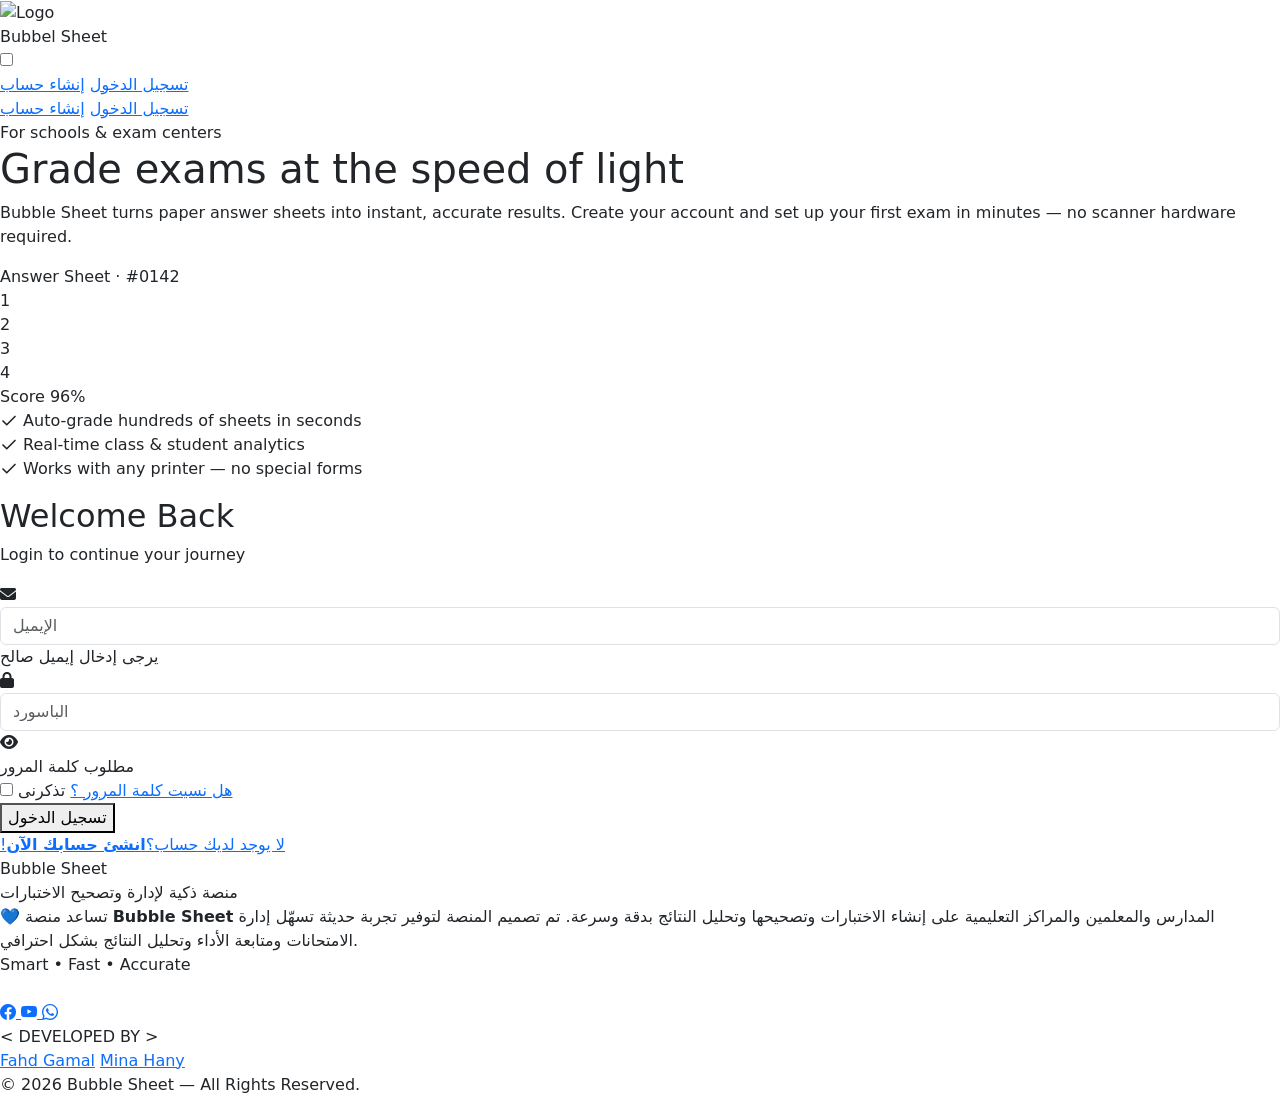
==== login.html @ b8a89845 "Add files via upload" ====
<!DOCTYPE html>
<html lang="ar" data-theme="light">

<head>
    <meta charset="UTF-8" />
    <meta name="viewport" content="width=device-width, initial-scale=1, viewport-fit=cover" />
    <title>Login</title>
    <meta name="description"
        content="Create your free Bubble Sheet account and start building, grading and tracking exams in minutes." />
    <!-- Bootstrap 5.3 -->
    <link href="https://cdnjs.cloudflare.com/ajax/libs/bootstrap/5.3.0/css/bootstrap.min.css" rel="stylesheet">
    <link href="https://cdnjs.cloudflare.com/ajax/libs/font-awesome/6.4.0/css/all.min.css" rel="stylesheet">
    <link href="https://cdn.jsdelivr.net/npm/bootstrap@5.3.3/dist/css/bootstrap.min.css" rel="stylesheet">
    <!--for footer -->
    <link href="https://fonts.googleapis.com/css2?family=Outfit:wght@300;400;500;600;700;800&display=swap"
        rel="stylesheet">
    <link href="https://cdn.jsdelivr.net/npm/bootstrap-icons@1.11.3/font/bootstrap-icons.css" rel="stylesheet">


    <!-- Fonts -->
    <link rel="preconnect" href="https://fonts.googleapis.com">
    <link rel="preconnect" href="https://fonts.gstatic.com" crossorigin>
    <link
        href="https://fonts.googleapis.com/css2?family=Outfit:wght@400;500;600;700;800&family=Plus+Jakarta+Sans:wght@400;500;600;700&display=swap"
        rel="stylesheet">
    <link rel="stylesheet" href="CSS/login.css">
    <link rel="stylesheet" href="CSS/nav.css">
    <link rel="stylesheet" href="CSS/footer.css">
</head>

<body>
    <!-- Navbar -->
    <nav class="glass-navbar">
        <div class="navbar-container">
            <!-- Logo/Brand (Center) -->
            <a href="home.html" class="navbar-brand">
                <div class="brand-logo">
                    <!-- <i class="fas fa-gem"></i> -->
                    <img src="IMG/logo.png" alt="Logo" class="logo-text-wrapper">
                </div>
                <span class="logo-svg">Bubbel Sheet</span>
            </a>

            <!-- Theme Toggle -->
            <div class="nav-right">
                <label class="theme-switch">
                    <input type="checkbox" id="input">
                    <span class="toggle-track">
                        <span class="toggle-thumb"></span>
                    </span>
                </label>
            </div>

            <!-- Desktop Buttons -->
            <div class="navbar-buttons">
                <a href="login.html" class="glass-btn">تسجيل الدخول</a>
                <a href="register.html" class="glass-btn btn-register">إنشاء حساب</a>
            </div>

            <!-- Hamburger Menu -->
            <div class="hamburger" onclick="toggleMenu()">
                <span></span>
                <span></span>
                <span></span>
            </div>
        </div>
    </nav>
    <!-- Mobile Menu Overlay -->
    <div class="menu-overlay" id="menuOverlay" onclick="closeMenu()"></div>

    <!-- Mobile Menu -->
    <div class="mobile-menu" id="mobileMenu">
        <div class="mobile-menu-items">
            <a href="login.html" class="glass-btn" onclick="closeMenu()">تسجيل الدخول</a>
            <a href="register.html" class="glass-btn btn-register" onclick="closeMenu()">إنشاء حساب</a>
        </div>
    </div>
    <!-- finish navbar -->
    <!-- ============ MAIN SPLIT LAYOUT ============ -->
    <main>
        <div class="split-shell">

            <!-- LEFT: HERO -->
            <section class="hero-pane" aria-label="About Bubble Sheet">
                <div class="hero-blobs" aria-hidden="true">
                    <span class="blob blob-1"></span>
                    <span class="blob blob-2"></span>
                    <span class="blob blob-3"></span>
                </div>
                <div class="hero-particles" id="heroParticles" aria-hidden="true"></div>

                <div class="hero-content" data-anim="fade-up">
                    <span class="eyebrow glass-chip">For schools &amp; exam centers</span>
                    <h1 class="hero-title">
                        Grade exams at the
                        <span class="text-gradient">speed of light</span>
                    </h1>
                    <p class="hero-subtitle">
                        Bubble Sheet turns paper answer sheets into instant, accurate results.
                        Create your account and set up your first exam in minutes — no
                        scanner hardware required.
                    </p>

                    <!-- Illustration -->
                    <div class="hero-illustration glass-surface" data-anim="float-card" aria-hidden="true">
                        <div class="sheet-card">
                            <div class="sheet-header">
                                <span class="sheet-dot"></span>
                                <span class="sheet-dot"></span>
                                <span class="sheet-dot"></span>
                                <span class="sheet-title">Answer Sheet · #0142</span>
                            </div>
                            <div class="sheet-rows">
                                <div class="sheet-row" data-row="1">
                                    <span class="row-index">1</span>
                                    <span class="bubble-opt filled"></span>
                                    <span class="bubble-opt"></span>
                                    <span class="bubble-opt"></span>
                                    <span class="bubble-opt"></span>
                                </div>
                                <div class="sheet-row" data-row="2">
                                    <span class="row-index">2</span>
                                    <span class="bubble-opt"></span>
                                    <span class="bubble-opt filled"></span>
                                    <span class="bubble-opt"></span>
                                    <span class="bubble-opt"></span>
                                </div>
                                <div class="sheet-row" data-row="3">
                                    <span class="row-index">3</span>
                                    <span class="bubble-opt"></span>
                                    <span class="bubble-opt"></span>
                                    <span class="bubble-opt"></span>
                                    <span class="bubble-opt filled"></span>
                                </div>
                                <div class="sheet-row" data-row="4">
                                    <span class="row-index">4</span>
                                    <span class="bubble-opt"></span>
                                    <span class="bubble-opt filled"></span>
                                    <span class="bubble-opt"></span>
                                    <span class="bubble-opt"></span>
                                </div>
                            </div>
                            <div class="sheet-footer">
                                <span class="score-badge">Score 96%</span>
                                <span class="sheet-progress"><span class="sheet-progress-fill"></span></span>
                            </div>
                        </div>
                    </div>

                    <ul class="hero-features list-unstyled">
                        <li data-anim="reveal">
                            <span class="feature-icon"><svg width="18" height="18" viewBox="0 0 24 24" fill="none"
                                    stroke="currentColor" stroke-width="2.2" stroke-linecap="round"
                                    stroke-linejoin="round" aria-hidden="true">
                                    <path d="M20 6L9 17l-5-5" />
                                </svg></span>
                            Auto-grade hundreds of sheets in seconds
                        </li>
                        <li data-anim="reveal">
                            <span class="feature-icon"><svg width="18" height="18" viewBox="0 0 24 24" fill="none"
                                    stroke="currentColor" stroke-width="2.2" stroke-linecap="round"
                                    stroke-linejoin="round" aria-hidden="true">
                                    <path d="M20 6L9 17l-5-5" />
                                </svg></span>
                            Real-time class &amp; student analytics
                        </li>
                        <li data-anim="reveal">
                            <span class="feature-icon"><svg width="18" height="18" viewBox="0 0 24 24" fill="none"
                                    stroke="currentColor" stroke-width="2.2" stroke-linecap="round"
                                    stroke-linejoin="round" aria-hidden="true">
                                    <path d="M20 6L9 17l-5-5" />
                                </svg></span>
                            Works with any printer — no special forms
                        </li>
                    </ul>
                </div>
            </section>

            <!-- RIGHT: REGISTER FORM -->
            <!-- main -->
            <div class="animated-bg"></div>

            <div class="login-container">
                <div class="glass-card">
                    <h2>Welcome Back</h2>
                    <p class="subtitle">Login to continue your journey</p>

                    <form id="loginForm" novalidate>
                        <div class="form-group">
                            <i class="fas fa-envelope input-icon"></i>
                            <input type="email" class="form-control" id="email" placeholder="الإيميل" required>
                            <div class="error-message">يرجى إدخال إيميل صالح</div>
                        </div>

                        <div class="form-group">
                            <i class="fas fa-lock input-icon"></i>
                            <input type="password" class="form-control" id="password" placeholder="الباسورد" required>
                            <i class="fas fa-eye password-toggle" id="togglePassword"></i>
                            <div class="error-message">مطلوب كلمة المرور</div>
                        </div>

                        <div class="options-row">
                            <label class="remember-me">
                                <input type="checkbox" id="rememberMe">
                                <span>تذكرنى</span>
                            </label>
                            <a href="resetPassword.html" class="forgot-link">هل نسيت كلمة المرور ؟</a>
                        </div>

                        <button type="submit" class="btn-login">
                            <span>تسجيل الدخول</span>
                        </button>
                    </form>

                    <div class="divider">
                        <span></span>
                    </div>

                    <div class="register-link">
                        <a href="register.html" class="glass-link">!لا يوجد لديك حساب؟<strong>انشئ حسابك
                                الآن</strong></a>
                    </div>
                </div>
            </div>
    </main>
    <footer class="main-footer">

        <div class="footer-logo">
            <span>Bubble</span> Sheet
        </div>

        <div class="footer-subtitle">
            منصة ذكية لإدارة وتصحيح الاختبارات
        </div>

        <div class="footer-description">
            💙 تساعد منصة <strong>Bubble Sheet</strong> المدارس والمعلمين والمراكز التعليمية
            على إنشاء الاختبارات وتصحيحها وتحليل النتائج بدقة وسرعة.
            تم تصميم المنصة لتوفير تجربة حديثة تسهّل إدارة الامتحانات
            ومتابعة الأداء وتحليل النتائج بشكل احترافي.
        </div>

        <div class="footer-badge">
            Smart • Fast • Accurate
        </div>

        <br>

        <div class="social-glass">

            <a href="https://www.facebook.com/profile.php?id=61590523994765" class="facebook">
                <i class="bi bi-facebook"></i>
            </a>

            <a href="#" class="youtube">
                <i class="bi bi-youtube"></i>
            </a>

            <a href="http://wa.me/+201033878808" class="whatsapp">
                <i class="bi bi-whatsapp"></i>
            </a>

        </div>

        <div class="footer-dev-title">
            &lt; DEVELOPED BY &gt;
        </div>

        <div class="developers">
            <a href="https://www.facebook.com/share/1HFecNkbx6/">Fahd Gamal</a>
            <a href="https://www.facebook.com/share/1FLw3LeiFA/">Mina Hany</a>
        </div>

        <div class="footer-bottom">
            © <span class="copyright">2026</span>
            Bubble Sheet — All Rights Reserved.
        </div>

    </footer>
    <script src="https://cdn.jsdelivr.net/npm/bootstrap@5.3.3/dist/js/bootstrap.bundle.min.js"></script>
    <script src="JS/login.js"></script>
    <script src="JS/nav.js"></script>
</body>

</html>
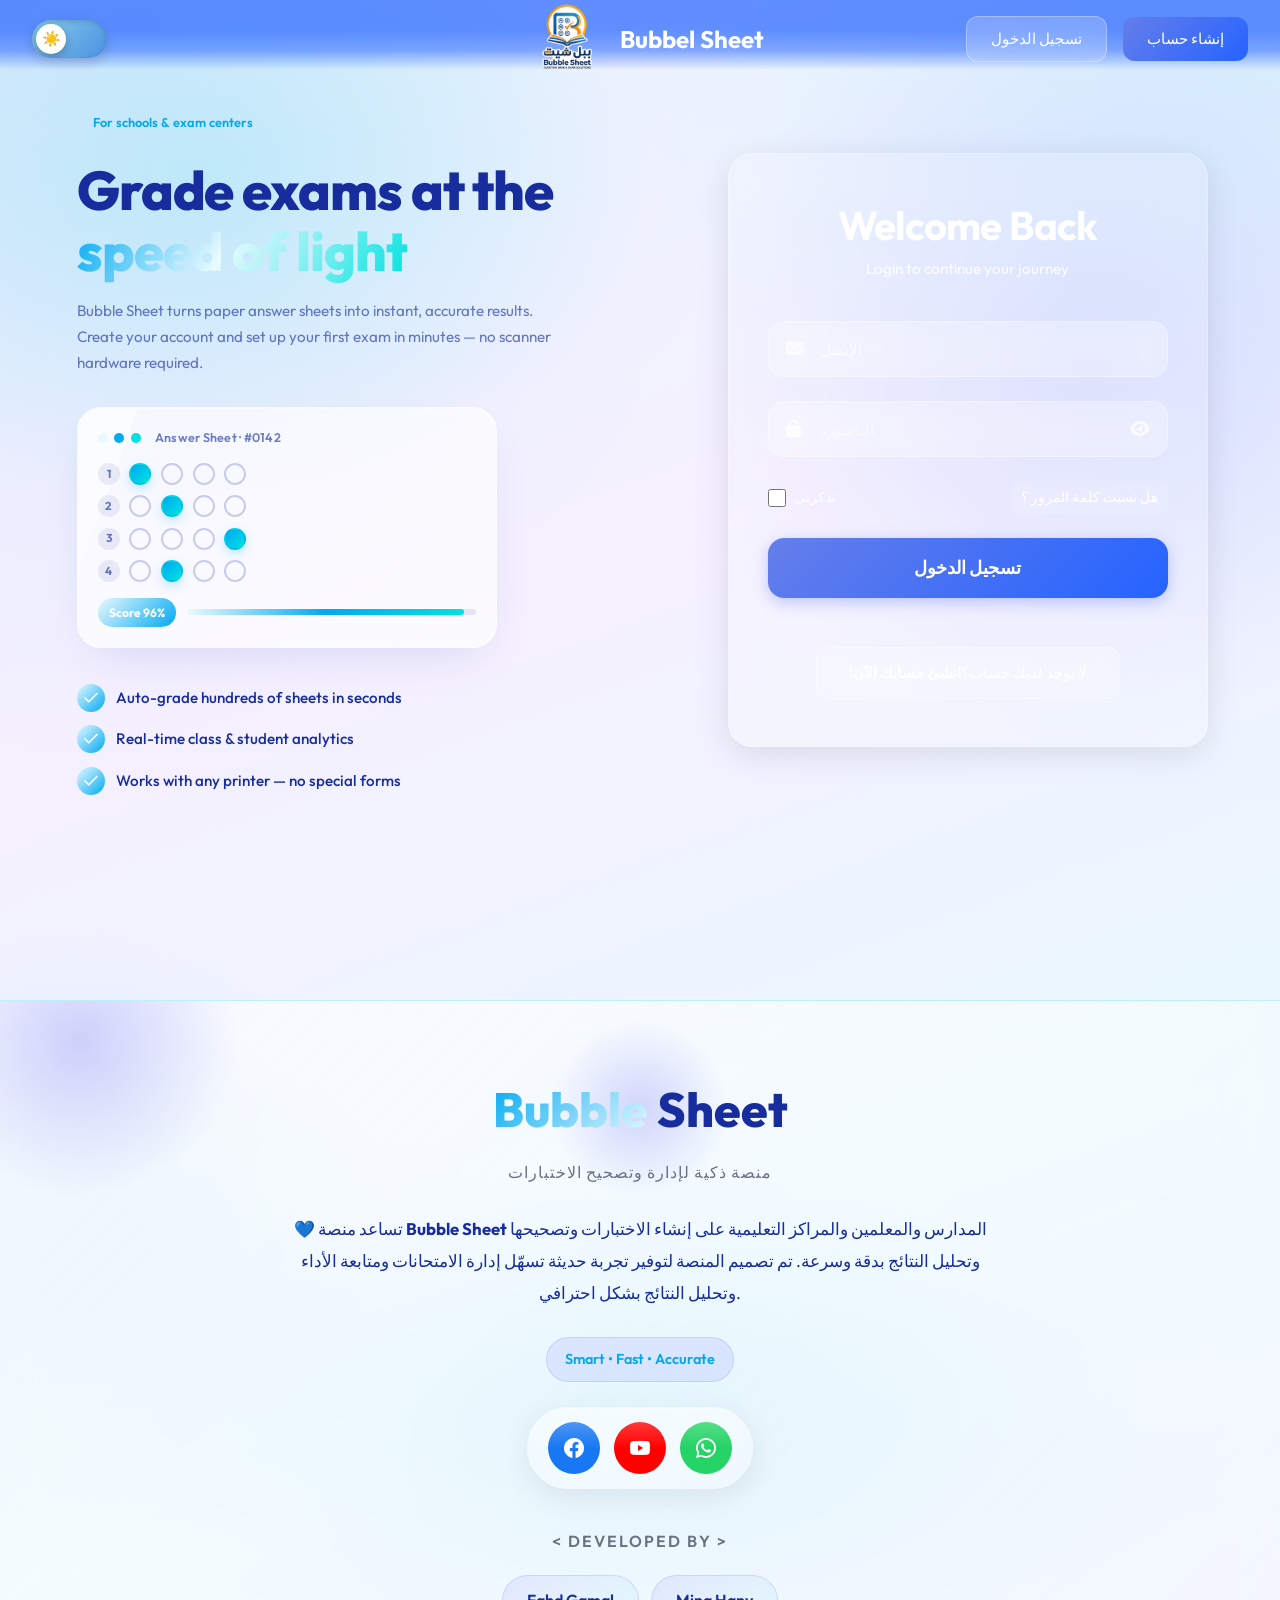
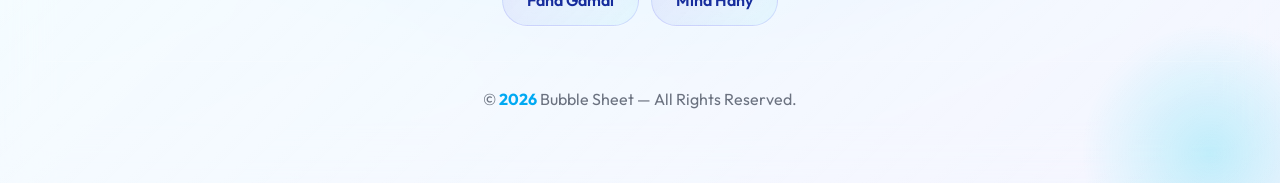
==== commit 17d2570e: "Fix HTML encoding issues in login.html" ====
--- a/login.html
+++ b/login.html
@@ -23,9 +23,9 @@
     <link
         href="https://fonts.googleapis.com/css2?family=Outfit:wght@400;500;600;700;800&family=Plus+Jakarta+Sans:wght@400;500;600;700&display=swap"
         rel="stylesheet">
-    <link rel="stylesheet" href="CSS/login.css">
-    <link rel="stylesheet" href="CSS/nav.css">
-    <link rel="stylesheet" href="CSS/footer.css">
+    <link rel="stylesheet" href="login.css">
+    <link rel="stylesheet" href="nav.css">
+    <link rel="stylesheet" href="footer.css">
 </head>
 
 <body>
@@ -36,7 +36,7 @@
             <a href="home.html" class="navbar-brand">
                 <div class="brand-logo">
                     <!-- <i class="fas fa-gem"></i> -->
-                    <img src="IMG/logo.png" alt="Logo" class="logo-text-wrapper">
+                    <img src="logo.png" alt="Logo" class="logo-text-wrapper">
                 </div>
                 <span class="logo-svg">Bubbel Sheet</span>
             </a>
@@ -278,8 +278,8 @@
 
     </footer>
     <script src="https://cdn.jsdelivr.net/npm/bootstrap@5.3.3/dist/js/bootstrap.bundle.min.js"></script>
-    <script src="JS/login.js"></script>
-    <script src="JS/nav.js"></script>
+    <script src="login.js"></script>
+    <script src="nav.js"></script>
 </body>
 
-</html>+</html>
--- a/login.css
+++ b/login.css
@@ -0,0 +1,1156 @@
+/* ---------------------------------------------------------------------- */
+/* DESIGN TOKENS                                                            */
+/* ---------------------------------------------------------------------- */
+:root {
+    /* Brand */
+    --primary: #00A9F2;
+    --secondary: #00E2E0;
+    --accent: #787CFE;
+    --accent2: #48BED9;
+    --darkAccent: #172D9D;
+
+    /* Light theme */
+    --bg: #F8FBFF;
+    --surface: rgba(255, 255, 255, .65);
+    --surfaceBorder: rgba(255, 255, 255, .4);
+    --text: #172D9D;
+    --text-soft: rgba(23, 45, 157, .62);
+    --field-bg: rgba(255, 255, 255, .55);
+    --field-bg-focus: rgba(255, 255, 255, .85);
+    --shadow-color: rgba(23, 45, 157, .16);
+    --glass-blur: 22px;
+    --reflection: rgba(255, 255, 255, .55);
+
+    /* Layout */
+    --radius-sm: 12px;
+    --radius-md: 18px;
+    --radius-lg: 28px;
+    --radius-pill: 999px;
+    --font-display: 'Outfit', 'Plus Jakarta Sans', system-ui, sans-serif;
+    --font-body: 'Plus Jakarta Sans', 'Outfit', system-ui, sans-serif;
+
+    --ease: cubic-bezier(.22, .61, .36, 1);
+    --speed-fast: .2s;
+    --speed-med: .45s;
+    --speed-slow: .9s;
+}
+
+/* Dark theme */
+[data-theme="dark"] {
+    --bg: #081028;
+    --surface: rgba(15, 25, 55, .55);
+    --surfaceBorder: rgba(255, 255, 255, .08);
+    --text: #FFFFFF;
+    --text-soft: rgba(255, 255, 255, .62);
+    --field-bg: rgba(18, 28, 62, .55);
+    --field-bg-focus: rgba(18, 28, 62, .85);
+    --shadow-color: rgba(0, 0, 0, .55);
+    --reflection: rgba(255, 255, 255, .10);
+}
+
+/* ---------------------------------------------------------------------- */
+/* RESET / BASE                                                             */
+/* ---------------------------------------------------------------------- */
+* {
+    box-sizing: border-box;
+}
+
+html {
+    scroll-behavior: smooth;
+}
+
+body {
+    margin: 0;
+    min-height: 100vh;
+    font-family: var(--font-body);
+    color: var(--text);
+    /* background: var(--bg); */
+    /* transition: background var(--speed-slow) var(--ease), color var(--speed-med) var(--ease); */
+    -webkit-font-smoothing: antialiased;
+    overflow-x: hidden;
+}
+
+* {
+    margin: 0;
+    padding: 0;
+    box-sizing: border-box;
+}
+
+html,
+body {
+    overflow-x: hidden;
+}
+
+/* Animated Gradient Background */
+.animated-bg {
+    position: fixed;
+    top: 0;
+    left: 0;
+    width: 100%;
+    height: 100%;
+    /* background: linear-gradient(45deg, #667eea 0%, #764ba2 25%, #f093fb 50%, #4facfe 75%, #00f2fe 100%); */
+    background-size: 400% 400%;
+    animation: gradientShift 15s ease infinite;
+    z-index: -1;
+}
+
+@keyframes gradientShift {
+    0% {
+        background-position: 0% 50%;
+    }
+
+    50% {
+        background-position: 100% 50%;
+    }
+
+    100% {
+        background-position: 0% 50%;
+    }
+}
+
+/* Container Animation */
+@keyframes fadeInUp {
+    from {
+        opacity: 0;
+        transform: translateY(300px);
+    }
+
+    to {
+        opacity: 1;
+        transform: translateY(0);
+    }
+}
+
+h1,
+h2,
+h3,
+h4,
+.brand-text {
+    font-family: var(--font-display);
+    letter-spacing: -0.02em;
+}
+
+a {
+    color: var(--primary);
+    text-decoration: none;
+}
+
+::selection {
+    background: var(--accent);
+    color: #fff;
+}
+
+/* Focus visibility for accessibility */
+a:focus-visible,
+button:focus-visible,
+input:focus-visible,
+.theme-btn:focus-visible {
+    outline: 2px solid var(--accent);
+    outline-offset: 3px;
+    border-radius: var(--radius-sm);
+}
+
+.skip-link {
+    position: absolute;
+    left: -999px;
+    top: auto;
+    background: var(--surface);
+    color: var(--text);
+    padding: .6rem 1rem;
+    border-radius: var(--radius-sm);
+    z-index: 2000;
+    border: 1px solid var(--surfaceBorder);
+}
+
+.skip-link:focus {
+    left: 1rem;
+    top: 1rem;
+}
+
+@media (prefers-contrast: more) {
+    :root {
+        --surfaceBorder: rgba(0, 0, 0, .6);
+    }
+
+    [data-theme="dark"] {
+        --surfaceBorder: rgba(255, 255, 255, .6);
+    }
+}
+
+@media (prefers-reduced-motion: reduce) {
+
+    *,
+    *::before,
+    *::after {
+        animation-duration: .01ms !important;
+        animation-iteration-count: 1 !important;
+        transition-duration: .01ms !important;
+        scroll-behavior: auto !important;
+    }
+}
+
+/* ---------------------------------------------------------------------- */
+/* ANIMATED BACKGROUND                                                      */
+/* ---------------------------------------------------------------------- */
+.bg-aurora {
+    position: fixed;
+    inset: -20%;
+    z-index: -2;
+    background:
+        radial-gradient(40% 35% at 18% 20%, color-mix(in srgb, var(--secondary) 38%, transparent), transparent 70%),
+        radial-gradient(45% 40% at 85% 15%, color-mix(in srgb, var(--accent) 32%, transparent), transparent 70%),
+        radial-gradient(50% 45% at 75% 85%, color-mix(in srgb, var(--primary) 30%, transparent), transparent 70%),
+        radial-gradient(40% 40% at 15% 85%, color-mix(in srgb, var(--accent2) 28%, transparent), transparent 70%);
+    filter: blur(60px) saturate(130%);
+    animation: auroraShift 28s var(--ease) infinite alternate;
+    opacity: .55;
+    transition: opacity var(--speed-slow) var(--ease);
+}
+
+[data-theme="dark"] .bg-aurora {
+    opacity: .35;
+}
+
+@keyframes auroraShift {
+    0% {
+        transform: translate3d(0, 0, 0) rotate(0deg) scale(1);
+    }
+
+    50% {
+        transform: translate3d(2%, -3%, 0) rotate(8deg) scale(1.08);
+    }
+
+    100% {
+        transform: translate3d(-3%, 2%, 0) rotate(-6deg) scale(1.02);
+    }
+}
+
+.bg-grid {
+    position: fixed;
+    inset: 0;
+    z-index: -1;
+    background-image:
+        linear-gradient(to right, color-mix(in srgb, var(--text) 5%, transparent) 1px, transparent 1px),
+        linear-gradient(to bottom, color-mix(in srgb, var(--text) 5%, transparent) 1px, transparent 1px);
+    background-size: 64px 64px;
+    -webkit-mask-image: radial-gradient(120% 90% at 50% 0%, rgba(0, 0, 0, .6), transparent 75%);
+    mask-image: radial-gradient(120% 90% at 50% 0%, rgba(0, 0, 0, .6), transparent 75%);
+    opacity: .5;
+}
+
+/* ---------------------------------------------------------------------- */
+/* GLASS PRIMITIVES                                                         */
+/* ---------------------------------------------------------------------- */
+.glass-surface {
+    background: var(--surface);
+    border: 1px solid var(--surfaceBorder);
+    border-radius: var(--radius-lg);
+    -webkit-backdrop-filter: blur(var(--glass-blur)) saturate(160%);
+    backdrop-filter: blur(var(--glass-blur)) saturate(160%);
+    box-shadow:
+        0 1px 0 var(--reflection) inset,
+        0 18px 50px -20px var(--shadow-color);
+    position: relative;
+    transition: background var(--speed-med) var(--ease), border-color var(--speed-med) var(--ease), box-shadow var(--speed-med) var(--ease);
+}
+
+.glass-pill {
+    background: var(--surface);
+    border: 1px solid var(--surfaceBorder);
+    border-radius: var(--radius-pill);
+    -webkit-backdrop-filter: blur(14px) saturate(160%);
+    backdrop-filter: blur(14px) saturate(160%);
+}
+
+.text-gradient {
+    background: linear-gradient(120deg, var(--primary), var(--secondary) 45%, var(--accent) 100%);
+    -webkit-background-clip: text;
+    background-clip: text;
+    color: transparent;
+}
+
+/* ---------------------------------------------------------------------- */
+/* LAYOUT — SPLIT SCREEN                                                    */
+/* ---------------------------------------------------------------------- */
+.split-shell {
+    display: grid;
+    grid-template-columns: 1.05fr 1fr;
+    min-height: calc(100vh - 66px);
+}
+
+.hero-pane {
+    position: relative;
+    display: flex;
+    align-items: center;
+    justify-content: center;
+    padding: clamp(2rem, 5vw, 5rem) clamp(1.5rem, 6vw, 5rem);
+    overflow: hidden;
+}
+
+/* Floating liquid blobs */
+.hero-blobs {
+    position: absolute;
+    inset: 0;
+    z-index: 0;
+    pointer-events: none;
+}
+
+.blob {
+    border-radius: 50%;
+    filter: blur(50px);
+    opacity: .55;
+    mix-blend-mode: normal;
+    will-change: transform;
+}
+
+[data-theme="dark"] .blob {
+    opacity: .4;
+}
+
+.blob-1 {
+    width: 320px;
+    height: 320px;
+    top: -60px;
+    left: -80px;
+    background: radial-gradient(circle at 30% 30%, var(--secondary), transparent 70%);
+    animation: floatBlob1 16s var(--ease) infinite alternate;
+}
+
+.blob-2 {
+    width: 380px;
+    height: 380px;
+    bottom: -120px;
+    right: -100px;
+    background: radial-gradient(circle at 70% 70%, var(--accent), transparent 70%);
+    animation: floatBlob2 20s var(--ease) infinite alternate;
+}
+
+.blob-3 {
+    width: 240px;
+    height: 240px;
+    bottom: 20%;
+    left: 28%;
+    background: radial-gradient(circle at 50% 50%, var(--primary), transparent 70%);
+    animation: floatBlob3 18s var(--ease) infinite alternate;
+}
+
+@keyframes floatBlob1 {
+    from {
+        transform: translate3d(0, 0, 0) scale(1);
+    }
+
+    to {
+        transform: translate3d(60px, 40px, 0) scale(1.15);
+    }
+}
+
+@keyframes floatBlob2 {
+    from {
+        transform: translate3d(0, 0, 0) scale(1);
+    }
+
+    to {
+        transform: translate3d(-50px, -60px, 0) scale(1.1);
+    }
+}
+
+@keyframes floatBlob3 {
+    from {
+        transform: translate3d(0, 0, 0) rotate(0deg);
+    }
+
+    to {
+        transform: translate3d(30px, -40px, 0) rotate(20deg);
+    }
+}
+
+/* Floating particles */
+.hero-particles {
+    position: absolute;
+    inset: 0;
+    z-index: 1;
+    pointer-events: none;
+}
+
+.particle {
+    position: absolute;
+    border-radius: 50%;
+    background: linear-gradient(135deg, var(--secondary), var(--primary));
+    opacity: .5;
+    animation: particleFloat linear infinite;
+}
+
+@keyframes particleFloat {
+    0% {
+        transform: translate3d(0, 0, 0);
+        opacity: 0;
+    }
+
+    10% {
+        opacity: .6;
+    }
+
+    90% {
+        opacity: .4;
+    }
+
+    100% {
+        transform: translate3d(var(--drift-x), -120vh, 0);
+        opacity: 0;
+    }
+}
+
+/* ---------------------------------------------------------------------- */
+/* HERO CONTENT                                                             */
+/* ---------------------------------------------------------------------- */
+.hero-content {
+    position: relative;
+    z-index: 2;
+    max-width: 620px;
+}
+
+.eyebrow {
+    display: inline-flex;
+    align-items: center;
+    gap: .4rem;
+    padding: .45rem 1rem;
+    font-size: .8rem;
+    font-weight: 600;
+    color: var(--primary);
+    margin-bottom: 1.25rem;
+}
+
+.hero-title {
+    font-size: clamp(2.1rem, 4.4vw, 3.4rem);
+    font-weight: 800;
+    line-height: 1.12;
+    margin-bottom: 1rem;
+    color: var(--text);
+}
+
+.hero-subtitle {
+    font-size: clamp(.95rem, 1.1vw, 1.1rem);
+    color: var(--text-soft);
+    max-width: 520px;
+    margin-bottom: 2rem;
+    line-height: 1.7;
+}
+
+/* Hero illustration */
+.hero-illustration {
+    padding: 1.25rem;
+    margin-bottom: 2.25rem;
+    max-width: 420px;
+    position: relative;
+    overflow: hidden;
+}
+
+.hero-illustration::before {
+    content: '';
+    position: absolute;
+    top: -50%;
+    left: -60%;
+    width: 60%;
+    height: 220%;
+    background: linear-gradient(120deg, transparent, var(--reflection), transparent);
+    transform: rotate(20deg);
+    animation: reflectionSweep 7s ease-in-out infinite;
+}
+
+@keyframes reflectionSweep {
+
+    0%,
+    60% {
+        left: -60%;
+    }
+
+    100% {
+        left: 130%;
+    }
+}
+
+[data-anim="float-card"] {
+    animation: floatCard 7s var(--ease) infinite alternate;
+}
+
+@keyframes floatCard {
+    from {
+        transform: translateY(0px) rotate(-1deg);
+    }
+
+    to {
+        transform: translateY(-10px) rotate(1deg);
+    }
+}
+
+.sheet-card {
+    position: relative;
+    z-index: 1;
+}
+
+.sheet-header {
+    display: flex;
+    align-items: center;
+    gap: .4rem;
+    margin-bottom: .9rem;
+}
+
+.sheet-dot {
+    width: 10px;
+    height: 10px;
+    border-radius: 50%;
+    background: color-mix(in srgb, var(--text) 18%, transparent);
+}
+
+.sheet-dot:nth-child(1) {
+    background: var(--secondary);
+}
+
+.sheet-dot:nth-child(2) {
+    background: var(--primary);
+}
+
+.sheet-dot:nth-child(3) {
+    background: var(--accent);
+}
+
+.sheet-title {
+    margin-left: .5rem;
+    font-size: .78rem;
+    font-weight: 600;
+    color: var(--text-soft);
+    letter-spacing: .02em;
+}
+
+.sheet-rows {
+    display: flex;
+    flex-direction: column;
+    gap: .65rem;
+    margin-bottom: 1rem;
+}
+
+.sheet-row {
+    display: flex;
+    align-items: center;
+    gap: .6rem;
+}
+
+.row-index {
+    width: 22px;
+    height: 22px;
+    display: grid;
+    place-items: center;
+    border-radius: 50%;
+    background: color-mix(in srgb, var(--text) 8%, transparent);
+    font-size: .72rem;
+    font-weight: 700;
+    color: var(--text-soft);
+    flex-shrink: 0;
+}
+
+.bubble-opt {
+    width: 22px;
+    height: 22px;
+    border-radius: 50%;
+    border: 2px solid color-mix(in srgb, var(--text) 22%, transparent);
+    transition: all .4s var(--ease);
+}
+
+.bubble-opt.filled {
+    border-color: transparent;
+    background: linear-gradient(135deg, var(--primary), var(--accent));
+    box-shadow: 0 4px 14px -4px color-mix(in srgb, var(--primary) 60%, transparent);
+    animation: bubblePop 2.4s var(--ease) infinite;
+}
+
+.sheet-row[data-row="2"] .bubble-opt.filled {
+    animation-delay: .3s;
+}
+
+.sheet-row[data-row="3"] .bubble-opt.filled {
+    animation-delay: .6s;
+}
+
+.sheet-row[data-row="4"] .bubble-opt.filled {
+    animation-delay: .9s;
+}
+
+@keyframes bubblePop {
+
+    0%,
+    100% {
+        transform: scale(1);
+    }
+
+    50% {
+        transform: scale(1.18);
+    }
+}
+
+.sheet-footer {
+    display: flex;
+    align-items: center;
+    gap: .75rem;
+}
+
+.score-badge {
+    font-size: .75rem;
+    font-weight: 700;
+    padding: .3rem .7rem;
+    border-radius: var(--radius-pill);
+    color: #fff;
+    background: linear-gradient(135deg, var(--secondary), var(--primary));
+    white-space: nowrap;
+}
+
+.sheet-progress {
+    flex: 1;
+    height: 6px;
+    border-radius: var(--radius-pill);
+    background: color-mix(in srgb, var(--text) 10%, transparent);
+    overflow: hidden;
+}
+
+.sheet-progress-fill {
+    display: block;
+    height: 100%;
+    width: 0%;
+    border-radius: var(--radius-pill);
+    background: linear-gradient(90deg, var(--secondary), var(--primary), var(--accent));
+    animation: fillProgress 2.4s var(--ease) 1 forwards;
+}
+
+@keyframes fillProgress {
+    to {
+        width: 96%;
+    }
+}
+
+/* Hero feature list */
+.hero-features {
+    display: flex;
+    flex-direction: column;
+    gap: .85rem;
+    margin: 0;
+    padding: 0;
+}
+
+.hero-features li {
+    display: flex;
+    align-items: center;
+    gap: .7rem;
+    font-size: .95rem;
+    font-weight: 500;
+    color: var(--text);
+    opacity: 0;
+    transform: translateY(14px);
+}
+
+.feature-icon {
+    display: grid;
+    place-items: center;
+    width: 28px;
+    height: 28px;
+    border-radius: var(--radius-pill);
+    background: linear-gradient(135deg, var(--secondary), var(--primary));
+    color: #fff;
+    flex-shrink: 0;
+}
+
+/* ---------------------------------------------------------------------- */
+/* REVEAL / ENTRANCE ANIMATIONS (triggered via JS .is-visible)             */
+/* ---------------------------------------------------------------------- */
+[data-anim="fade-up"] {
+    animation: fadeUp .8s var(--ease) both;
+}
+
+@keyframes fadeUp {
+    from {
+        opacity: 0;
+        transform: translateY(24px);
+    }
+
+    to {
+        opacity: 1;
+        transform: translateY(0);
+    }
+}
+
+[data-anim="reveal"] {
+    transition: opacity .7s var(--ease), transform .7s var(--ease);
+}
+
+[data-anim="reveal"]:not(.is-visible) {
+    opacity: 0;
+    transform: translateY(16px);
+}
+
+[data-anim="reveal"].is-visible {
+    opacity: 1;
+    transform: translateY(0);
+}
+
+.hero-features li.is-visible {
+    opacity: 1;
+    transform: translateY(0);
+    transition: opacity .6s var(--ease), transform .6s var(--ease);
+}
+
+[data-anim="card-in"] {
+    animation: cardIn .9s var(--ease) both;
+}
+
+@keyframes cardIn {
+    from {
+        opacity: 0;
+        transform: translateY(40px) scale(.97);
+    }
+
+    to {
+        opacity: 1;
+        transform: translateY(0) scale(1);
+    }
+}
+
+/* ---------------------------------------------------------------------- */
+/* RESPONSIVE                                                               */
+/* ---------------------------------------------------------------------- */
+@media (max-width: 1199.98px) {
+    .split-shell {
+        grid-template-columns: 1fr;
+    }
+
+    .hero-pane {
+        padding-top: 3rem;
+        padding-bottom: 1rem;
+        min-height: 56vh;
+    }
+
+    .hero-illustration {
+        max-width: 380px;
+    }
+}
+
+@media (max-width: 767.98px) {
+    .hero-title {
+        font-size: clamp(1.9rem, 8vw, 2.6rem);
+    }
+
+    .hero-illustration {
+        display: none;
+    }
+
+    .hero-pane {
+        padding-top: 2.5rem;
+        padding-bottom: 1.5rem;
+        min-height: auto;
+    }
+}
+
+@media (max-width: 575.98px) {
+    .hero-features {
+        display: none;
+    }
+
+    .eyebrow {
+        font-size: .72rem;
+    }
+
+}
+
+@media (min-width: 1600px) {
+    .split-shell {
+        grid-template-columns: 1.2fr 1fr;
+    }
+
+    .hero-content {
+        max-width: 720px;
+    }
+
+}
+
+/* Landscape phones: tighten vertical rhythm */
+@media (max-height: 480px) and (orientation: landscape) {
+    .hero-pane {
+        min-height: auto;
+        padding-block: 1.5rem;
+    }
+
+    .hero-illustration {
+        display: none;
+    }
+
+    .hero-features {
+        display: none;
+    }
+}
+
+/* login form */
+* {
+    margin: 0;
+    padding: 0;
+    box-sizing: border-box;
+}
+
+body {
+    font-family: 'Segoe UI', Tahoma, Geneva, Verdana, sans-serif;
+    min-height: 100vh;
+    overflow-x: hidden;
+    position: relative;
+}
+
+/* Animated Gradient Background */
+.animated-bg {
+    position: fixed;
+    top: 0;
+    left: 0;
+    width: 100%;
+    height: 100%;
+    /* background: linear-gradient(45deg, #667eea 0%, #764ba2 25%, #f093fb 50%, #4facfe 75%, #00f2fe 100%); */
+    /* background: linear-gradient(45deg, #6ea3fb 0%, #22edff 25%, #eaf2f3 50%, #6ea3fb 75%, #eaf2f3 100%); */
+    background-size: 400% 400%;
+    animation: gradientShift 15s ease infinite;
+    z-index: -1;
+}
+
+@keyframes gradientShift {
+    0% {
+        background-position: 0% 50%;
+    }
+
+    50% {
+        background-position: 100% 50%;
+    }
+
+    100% {
+        background-position: 0% 50%;
+    }
+}
+
+/* Container Animation */
+@keyframes fadeInUp {
+    from {
+        opacity: 0;
+        transform: translateY(30px);
+    }
+
+    to {
+        opacity: 1;
+        transform: translateY(0);
+    }
+}
+
+.login-container {
+    min-height: 100vh;
+    display: flex;
+    align-items: center;
+    justify-content: center;
+    padding: 2rem 1rem;
+}
+
+/* Liquid Glass Card */
+.glass-card {
+    background: rgba(255, 255, 255, 0.15);
+    backdrop-filter: blur(20px);
+    -webkit-backdrop-filter: blur(20px);
+    border-radius: 24px;
+    padding: 3rem 2.5rem;
+    box-shadow: 0 8px 32px rgba(0, 0, 0, 0.1),
+        0 0 0 1px rgba(255, 255, 255, 0.2) inset;
+    max-width: 480px;
+    width: 100%;
+    animation: fadeInUp 0.8s ease;
+}
+
+.glass-card h2 {
+    color: #fff;
+    font-size: 2.5rem;
+    font-weight: 700;
+    margin-bottom: 0.5rem;
+    text-align: center;
+}
+
+.glass-card .subtitle {
+    color: rgba(255, 255, 255, 0.9);
+    text-align: center;
+    margin-bottom: 2.5rem;
+    font-size: 0.95rem;
+}
+
+/* Form Groups */
+.form-group {
+    position: relative;
+    margin-bottom: 1.5rem;
+}
+
+.input-icon {
+    position: absolute;
+    left: 18px;
+    top: 50%;
+    transform: translateY(-50%);
+    color: rgba(255, 255, 255, 0.7);
+    font-size: 1.1rem;
+    z-index: 2;
+    pointer-events: none;
+}
+
+.form-control {
+    background: rgba(255, 255, 255, 0.2);
+    backdrop-filter: blur(10px);
+    border: 1px solid rgba(255, 255, 255, 0.3);
+    border-radius: 16px;
+    padding: 0.85rem 1rem 0.85rem 3.2rem;
+    color: #fff;
+    font-size: 0.95rem;
+    transition: all 0.3s ease;
+    height: 56px;
+}
+
+.form-control::placeholder {
+    color: rgba(255, 255, 255, 0.6);
+}
+
+.form-control:focus {
+    background: rgba(255, 255, 255, 0.25);
+    border-color: rgba(255, 255, 255, 0.6);
+    box-shadow: 0 0 20px rgba(255, 255, 255, 0.3);
+    outline: none;
+    color: #fff;
+}
+
+/* Password Toggle */
+.password-toggle {
+    position: absolute;
+    right: 18px;
+    top: 50%;
+    transform: translateY(-50%);
+    color: rgba(255, 255, 255, 0.7);
+    cursor: pointer;
+    font-size: 1.1rem;
+    z-index: 2;
+    transition: color 0.3s ease;
+}
+
+.password-toggle:hover {
+    color: #fff;
+}
+
+/* Remember Me & Forgot Password Row */
+.options-row {
+    display: flex;
+    justify-content: space-between;
+    align-items: center;
+    margin-bottom: 1.5rem;
+    flex-wrap: wrap;
+    gap: 0.5rem;
+}
+
+.remember-me {
+    display: flex;
+    align-items: center;
+    gap: 0.5rem;
+    color: rgba(255, 255, 255, 0.9);
+    font-size: 0.9rem;
+}
+
+.remember-me input[type="checkbox"] {
+    width: 18px;
+    height: 18px;
+    cursor: pointer;
+    accent-color: #667eea;
+}
+
+.forgot-link {
+    color: #fff;
+    text-decoration: none;
+    font-size: 0.9rem;
+    transition: all 0.3s ease;
+    padding: 0.3rem 0.6rem;
+    border-radius: 8px;
+    background: rgba(255, 255, 255, 0.1);
+}
+
+.forgot-link:hover {
+    color: #fff;
+    background: rgba(255, 255, 255, 0.2);
+    transform: translateY(-2px);
+}
+
+/* 3D Login Button */
+.btn-login {
+    width: 100%;
+    padding: 1rem;
+    font-size: 1.1rem;
+    font-weight: 600;
+    color: #fff;
+    background: linear-gradient(135deg, #667eea 0%, #2563ff 100%);
+    border: none;
+    border-radius: 16px;
+    cursor: pointer;
+    position: relative;
+    overflow: hidden;
+    box-shadow: 0 4px 15px rgba(102, 126, 234, 0.4);
+    transition: all 0.2s ease;
+    transform: translateY(0);
+}
+
+.btn-login:hover {
+    transform: translateY(-4px);
+}
+
+.btn-login:active {
+    transform: translateY(6px);
+}
+
+.btn-login::before {
+    content: '';
+    position: absolute;
+    top: 0;
+    left: -100%;
+    width: 100%;
+    height: 100%;
+    background: rgba(255, 255, 255, 0.2);
+    transition: left 0.5s ease;
+}
+
+.btn-login:hover::before {
+    left: 100%;
+}
+
+/* Divider */
+.divider {
+    display: flex;
+    align-items: center;
+    text-align: center;
+    margin: 1.5rem 0;
+    color: rgba(255, 255, 255, 0.8);
+    font-size: 0.9rem;
+}
+
+.divider::before,
+.divider::after {
+    content: '';
+    flex: 1;
+    border-bottom: 1px solid rgba(255, 255, 255, 0.3);
+}
+
+.divider span {
+    padding: 0 1rem;
+}
+
+/* Register Link */
+.register-link {
+    text-align: center;
+}
+
+.glass-link {
+    display: inline-block;
+    padding: 0.8rem 2rem;
+    background: rgba(255, 255, 255, 0.15);
+    backdrop-filter: blur(10px);
+    border: 1px solid rgba(255, 255, 255, 0.3);
+    border-radius: 12px;
+    color: #fff;
+    text-decoration: none;
+    font-size: 0.95rem;
+    transition: all 0.3s ease;
+}
+
+.glass-link:hover {
+    background: rgba(255, 255, 255, 0.25);
+    border-color: rgba(255, 255, 255, 0.5);
+    color: #fff;
+    transform: translateY(-2px);
+    box-shadow: 0 4px 15px rgba(255, 255, 255, 0.2);
+}
+
+.glass-link strong {
+    color: #fff;
+    font-weight: 600;
+}
+
+/* Error Messages */
+.error-message {
+    color: #ff6b6b;
+    font-size: 0.85rem;
+    margin-top: 0.3rem;
+    margin-left: 0.5rem;
+    display: none;
+}
+
+.form-group.error .form-control {
+    border-color: #ff6b6b;
+}
+
+.form-group.error .error-message {
+    display: block;
+}
+
+/* Social Login Buttons */
+.social-login {
+    display: grid;
+    grid-template-columns: 1fr 1fr;
+    gap: 1rem;
+    margin-top: 1.5rem;
+}
+
+.social-btn {
+    padding: 0.8rem;
+    background: rgba(255, 255, 255, 0.15);
+    backdrop-filter: blur(10px);
+    border: 1px solid rgba(255, 255, 255, 0.3);
+    border-radius: 12px;
+    color: #fff;
+    font-size: 0.9rem;
+    cursor: pointer;
+    transition: all 0.3s ease;
+    display: flex;
+    align-items: center;
+    justify-content: center;
+    gap: 0.5rem;
+}
+
+.social-btn:hover {
+    background: rgba(255, 255, 255, 0.25);
+    transform: translateY(-2px);
+    box-shadow: 0 4px 12px rgba(255, 255, 255, 0.2);
+}
+
+.social-btn i {
+    font-size: 1.2rem;
+}
+
+/* Responsive */
+@media (max-width: 768px) {
+    .glass-card {
+        padding: 2rem 1.5rem;
+    }
+
+    .glass-card h2 {
+        font-size: 2rem;
+    }
+
+    .options-row {
+        flex-direction: column;
+        align-items: flex-start;
+    }
+}
+
+@media (max-width: 576px) {
+    .glass-card {
+        padding: 1.5rem 1rem;
+        border-radius: 20px;
+    }
+
+    .glass-card h2 {
+        font-size: 1.75rem;
+    }
+
+    .form-control {
+        font-size: 0.9rem;
+    }
+
+    .social-login {
+        grid-template-columns: 1fr;
+    }
+}
--- a/nav.css
+++ b/nav.css
@@ -0,0 +1,1016 @@
+:root {
+    --cyan: #00E2E0;
+    --blue: #00A9F2;
+    --indigo: #172D9D;
+    --purple: #787CFE;
+    --teal: #48BED9;
+
+    --grad-main: linear-gradient(135deg, var(--indigo) 0%, var(--purple) 55%, var(--blue) 100%);
+    --grad-accent: linear-gradient(120deg, var(--cyan), var(--blue));
+    --grad-warm: linear-gradient(135deg, var(--purple), var(--teal));
+
+    /* Light mode glass */
+    --body-bg: #f0f6ff;
+    --glass-bg: rgba(255, 255, 255, 0.62);
+    --glass-bg-h: rgba(255, 255, 255, 0.80);
+    --glass-border: rgba(120, 124, 254, 0.18);
+    --glass-shadow: 0 12px 40px rgba(23, 45, 157, 0.10), 0 2px 8px rgba(0, 0, 0, 0.05), inset 0 1px 0 rgba(255, 255, 255, 0.85);
+    --glass-hover: 0 24px 60px rgba(23, 45, 157, 0.16), 0 4px 16px rgba(0, 0, 0, 0.08), inset 0 1px 0 rgba(255, 255, 255, 0.9);
+
+    --text-dark: #0f1c5c;
+    --text-body: #334470;
+    --text-muted: #6878a8;
+
+    --radius-lg: 24px;
+    --radius-md: 16px;
+    --radius-pill: 999px;
+    --ease: cubic-bezier(0.22, 1, 0.36, 1);
+    /* Light Mode */
+    --light-bg: #BFD0F3;
+    --light-secondary: #E8FAFF;
+    --light-primary: #00A9F2;
+    --light-accent: #00E2E0;
+    --light-highlight: #787CFE;
+    --light-text: #172D9D;
+    --light-text-secondary: #48BED9;
+    --light-border: #BFEFFF;
+    --light-card: #FFFFFF;
+    --light-shadow: rgba(0, 169, 242, 0.15);
+
+    /* Dark Mode */
+    --dark-bg: #081126;
+    --dark-secondary: #10204D;
+    --dark-primary: #172D9D;
+    --dark-accent: #00A9F2;
+    --dark-highlight: #787CFE;
+    --dark-text: #FFFFFF;
+    --dark-text-secondary: #48BED9;
+    --dark-border: #1F3BAF;
+    --dark-card: #0D183D;
+    --dark-shadow: rgba(0, 0, 0, 0.4);
+}
+
+* {
+    margin: 0;
+    padding: 0;
+    box-sizing: border-box;
+}
+
+
+/* تطبيق الوضع الداكن */
+body.dark {
+    --bg: var(--dark-bg);
+    --secondary: var(--dark-secondary);
+    --primary: var(--dark-primary);
+    --accent: var(--dark-accent);
+    --highlight: var(--dark-highlight);
+    --text: var(--dark-text);
+    --text-secondary: var(--dark-text-secondary);
+    --border: var(--dark-border);
+    --card: var(--dark-card);
+    --shadow: var(--dark-shadow);
+}
+
+/* تطبيق الوضع الفاتح */
+body {
+    --bg:
+        radial-gradient(ellipse 700px 500px at 15% 10%, rgba(0, 226, 224, 0.18) 0%, transparent 65%),
+        radial-gradient(ellipse 600px 600px at 85% 20%, rgba(120, 124, 254, 0.16) 0%, transparent 65%),
+        radial-gradient(ellipse 800px 400px at 50% 80%, rgba(0, 169, 242, 0.12) 0%, transparent 65%),
+        radial-gradient(ellipse 500px 500px at 5% 70%, rgba(72, 190, 217, 0.12) 0%, transparent 65%),
+        linear-gradient(160deg, #eaf6ff 0%, #f5f0ff 35%, #e8f8ff 70%, #f0f0ff 100%);
+    ;
+    --secondary: var(--light-secondary);
+    --primary: var(--light-primary);
+    --accent: var(--light-accent);
+    --highlight: var(--light-highlight);
+    --text: var(--light-text);
+    --text-secondary: var(--light-text-secondary);
+    --border: var(--light-border);
+    --card: var(--light-card);
+    --shadow: var(--light-shadow);
+}
+
+body {
+    font-family: 'Segoe UI', Tahoma, Geneva, Verdana, sans-serif;
+    background-color: var(--bg);
+    color: var(--text);
+    transition: all 0.3s ease;
+    line-height: 1.6;
+}
+
+.container {
+    max-width: 1200px;
+    margin: 0 auto;
+    padding: 0 20px;
+}
+
+.navbar {
+    background-color: var(--card);
+    box-shadow: 0 2px 10px var(--shadow);
+    position: sticky;
+    top: 0;
+    z-index: 1000;
+    border-bottom: 1px solid var(--border);
+}
+
+.nav-container {
+    max-width: 1200px;
+    margin: 0 auto;
+    padding: 0 20px;
+    display: flex;
+    justify-content: space-between;
+    align-items: center;
+    height: 70px;
+}
+
+.nav-logo {
+    display: flex;
+    align-items: center;
+    gap: 10px;
+    font-size: 1.5rem;
+    font-weight: bold;
+    color: var(--primary);
+}
+
+.nav-logo i {
+    font-size: 2rem;
+    color: var(--accent);
+}
+
+.nav-link {
+    text-decoration: none;
+    color: var(--text-secondary);
+    font-weight: 500;
+    transition: color 0.3s ease;
+    position: relative;
+}
+
+.nav-link:hover,
+.nav-link.active {
+    color: var(--accent);
+}
+
+
+.nav-link.active::after {
+    content: '';
+    position: absolute;
+    bottom: -5px;
+    left: 0;
+    right: 0;
+    height: 2px;
+    background-color: var(--accent);
+}
+
+.nav-right {
+    display: flex;
+    align-items: center;
+    gap: 20px;
+}
+
+.theme-toggle {
+    position: relative;
+}
+
+
+.theme-switch {
+    position: relative;
+    display: inline-block;
+    cursor: pointer;
+}
+
+.theme-switch input {
+    display: none;
+}
+
+.toggle-track {
+    width: 75px;
+    height: 38px;
+    border-radius: 50px;
+    position: relative;
+    display: flex;
+    align-items: center;
+    padding: 4px;
+    overflow: hidden;
+    background: linear-gradient(135deg, #87CEEB, #4A90E2);
+    transition: .5s ease;
+    box-shadow:
+        inset 0 2px 5px rgba(0, 0, 0, .15),
+        0 4px 12px rgba(0, 0, 0, .15);
+}
+
+.toggle-thumb {
+    width: 30px;
+    height: 30px;
+    border-radius: 50%;
+    background: #fff;
+    display: flex;
+    align-items: center;
+    justify-content: center;
+    transition: .5s ease;
+    box-shadow: 0 4px 10px rgba(0, 0, 0, .25);
+}
+
+.toggle-thumb::before {
+    content: "☀️";
+    font-size: 15px;
+}
+
+.theme-switch input:checked+.toggle-track {
+    background: linear-gradient(135deg, #111827, #000000);
+}
+
+.theme-switch input:checked+.toggle-track .toggle-thumb {
+    transform: translateX(37px) rotate(360deg);
+}
+
+.theme-switch input:checked+.toggle-track .toggle-thumb::before {
+    content: "🌙";
+}
+
+.toggle-track::before {
+    content: "";
+    position: absolute;
+    opacity: 0;
+    transition: .5s;
+}
+
+.theme-switch input:checked+.toggle-track::before {
+    opacity: 1;
+    width: 3px;
+    height: 3px;
+    background: white;
+    border-radius: 50%;
+    top: 8px;
+    left: 12px;
+    box-shadow:
+        10px 8px white,
+        24px -2px white,
+        18px 15px white,
+        35px 4px white;
+}
+
+.theme-switch input:checked+.toggle-track::after {
+    content: "";
+    position: absolute;
+    width: 18px;
+    height: 18px;
+    border-radius: 50%;
+    background: rgba(255, 255, 255, .08);
+    left: 10px;
+    top: 6px;
+}
+
+/* Navbar Styles */
+.glass-navbar {
+    background: linear-gradient(0deg, #2563ff00 30%, #2563ff8a, rgba(37, 99, 255, 0.7) 70%);
+    backdrop-filter: none;
+    -webkit-backdrop-filter: none;
+    box-shadow: 0 4px 20px rgba(0, 0, 0, 0.1),
+        0 0 0 1px rgba(255, 255, 255, 0.2) inset;
+    padding: 1rem 0;
+    position: fixed;
+    top: 0;
+    left: 0;
+    right: 0;
+    z-index: 9999;
+    transition: all 0.3s ease;
+    height: 100px;
+}
+
+body.dark .glass-navbar {
+    background: linear-gradient(0deg, #2563ff00 30%, #16213c78, #16213c 70%);
+    backdrop-filter: none;
+    -webkit-backdrop-filter: none;
+}
+
+.navbar-container {
+    max-width: 1400px;
+    margin: 0 auto;
+    padding: 0 2rem;
+    display: flex;
+    align-items: center;
+    justify-content: space-between;
+    position: relative;
+}
+
+/* Logo/Brand Center */
+.navbar-brand {
+    position: absolute;
+    left: 50%;
+    transform: translateX(-50%);
+    display: flex;
+    align-items: center;
+    gap: 0.2rem;
+    text-decoration: none;
+    color: #fff;
+    font-size: 1.5rem;
+    font-weight: 700;
+    transition: all 0.3s ease;
+}
+
+.navbar-brand:hover {
+    color: #fff;
+    transform: translateX(-50%) scale(1.05);
+}
+
+.brand-logo {
+    width: 100px;
+    height: 100px;
+    border-radius: 12px;
+    display: flex;
+    align-items: center;
+    justify-content: center;
+    font-size: 3.3rem;
+}
+
+/* Desktop Buttons */
+.navbar-buttons {
+    display: flex;
+    align-items: center;
+    gap: 1rem;
+    margin-left: auto;
+}
+
+.glass-btn {
+    padding: 0.6rem 1.5rem;
+    background: rgba(255, 255, 255, 0.2);
+    backdrop-filter: blur(10px);
+    border: 1px solid rgba(255, 255, 255, 0.3);
+    border-radius: 12px;
+    color: #fff;
+    text-decoration: none;
+    font-size: 0.95rem;
+    font-weight: 500;
+    transition: all 0.3s ease;
+    display: inline-block;
+}
+
+.glass-btn:hover {
+    background: rgba(255, 255, 255, 0.3);
+    border-color: rgba(255, 255, 255, 0.5);
+    color: #fff;
+    transform: translateY(-2px);
+    box-shadow: 0 4px 15px rgba(255, 255, 255, 0.2);
+}
+
+body.dark .glass-btn {
+    background: rgba(255, 255, 255, 0.1);
+    border-color: rgba(255, 255, 255, 0.2);
+}
+
+body.dark .glass-btn:hover {
+    background: rgba(255, 255, 255, 0.2);
+}
+
+.btn-register {
+    background: linear-gradient(135deg, #667eea 0%, #2563ff 100%);
+    border: none;
+}
+
+/* Dark Mode Toggle */
+.theme-toggle {
+    position: relative;
+    width: 60px;
+    height: 30px;
+    background: rgba(255, 255, 255, 0.2);
+    backdrop-filter: blur(10px);
+    border: 1px solid rgba(255, 255, 255, 0.3);
+    border-radius: 20px;
+    cursor: pointer;
+    transition: all 0.3s ease;
+    display: flex;
+    align-items: center;
+    padding: 0 4px;
+    margin-right: 1rem;
+    overflow: hidden;
+}
+
+.theme-toggle::before {
+    content: '';
+    position: absolute;
+    top: 0;
+    left: 0;
+    width: 100%;
+    height: 100%;
+    background: radial-gradient(circle at center, rgba(255, 255, 255, 0.3) 0%, transparent 70%);
+    opacity: 0;
+    transition: opacity 0.3s ease;
+    pointer-events: none;
+}
+
+.theme-toggle:hover::before {
+    animation: ripple 0.6s ease-out;
+}
+
+@keyframes ripple {
+    0% {
+        opacity: 1;
+        transform: scale(0);
+    }
+
+    100% {
+        opacity: 0;
+        transform: scale(2);
+    }
+}
+
+body.dark .theme-toggle {
+    background: rgba(0, 0, 0, 0.3);
+}
+
+.toggle-slider {
+    width: 22px;
+    height: 22px;
+    background: #fff;
+    border-radius: 50%;
+    transition: transform 0.3s ease;
+    display: flex;
+    align-items: center;
+    justify-content: center;
+    font-size: 0.7rem;
+    box-shadow: 0 2px 8px rgba(0, 0, 0, 0.2);
+}
+
+body.dark .toggle-slider {
+    transform: translateX(30px);
+    background: linear-gradient(135deg, #667eea 0%, #764ba2 100%);
+}
+
+/* Hamburger Menu */
+.hamburger {
+    display: none;
+    flex-direction: column;
+    gap: 5px;
+    cursor: pointer;
+    padding: 0.5rem;
+    background: rgba(255, 255, 255, 0.2);
+    backdrop-filter: blur(10px);
+    border: 1px solid rgba(255, 255, 255, 0.3);
+    border-radius: 10px;
+    transition: all 0.3s ease;
+    z-index: 10001;
+    position: relative;
+}
+
+.hamburger:hover {
+    background: rgba(255, 255, 255, 0.3);
+}
+
+body.dark .hamburger {
+    background: rgba(255, 255, 255, 0.1);
+}
+
+body.dark .hamburger:hover {
+    background: rgba(255, 255, 255, 0.2);
+}
+
+.hamburger span {
+    width: 25px;
+    height: 3px;
+    background: #fff;
+    border-radius: 2px;
+    transition: all 0.3s ease;
+}
+
+.hamburger.active span:nth-child(1) {
+    transform: rotate(45deg) translate(7px, 7px);
+}
+
+.hamburger.active span:nth-child(2) {
+    opacity: 0;
+}
+
+.hamburger.active span:nth-child(3) {
+    transform: rotate(-45deg) translate(7px, -7px);
+}
+
+/* Mobile Menu Overlay */
+.menu-overlay {
+    position: fixed;
+    top: 0;
+    left: 0;
+    width: 100%;
+    height: 100vh;
+    background: rgba(0, 0, 0, 0.5);
+    opacity: 0;
+    visibility: hidden;
+    transition: all 0.3s ease;
+    z-index: 9997;
+}
+
+.menu-overlay.show {
+    opacity: 1;
+    visibility: visible;
+}
+
+/* Mobile Menu */
+.mobile-menu {
+    position: fixed;
+    top: 0;
+    right: -100%;
+    width: 280px;
+    height: 100vh;
+    background: rgba(255, 255, 255, 0.15);
+    backdrop-filter: blur(20px);
+    -webkit-backdrop-filter: blur(20px);
+    box-shadow: 0 8px 32px rgba(0, 0, 0, 0.1),
+        0 0 0 1px rgba(255, 255, 255, 0.2) inset;
+    padding: 5rem 1.5rem 2rem;
+    transition: right 0.4s cubic-bezier(0.68, -0.55, 0.265, 1.55);
+    z-index: 9998;
+    overflow-y: auto;
+}
+
+body.dark .mobile-menu {
+    background: rgba(0, 0, 0, 0.3);
+    box-shadow: 0 8px 32px rgba(0, 0, 0, 0.3),
+        0 0 0 1px rgba(255, 255, 255, 0.1) inset;
+}
+
+.mobile-menu.show {
+    right: 0;
+}
+
+.mobile-menu-items {
+    display: flex;
+    flex-direction: column;
+    gap: 1rem;
+}
+
+.mobile-menu-items .glass-btn {
+    width: 100%;
+    text-align: center;
+}
+
+/* Content Demo */
+.content-demo {
+    max-width: 1200px;
+    margin: 4rem auto;
+    padding: 0 2rem;
+}
+
+.demo-card {
+    background: rgba(255, 255, 255, 0.15);
+    backdrop-filter: blur(20px);
+    -webkit-backdrop-filter: blur(20px);
+    border-radius: 20px;
+    padding: 3rem;
+    box-shadow: 0 8px 32px rgba(0, 0, 0, 0.1),
+        0 0 0 1px rgba(255, 255, 255, 0.2) inset;
+    color: #fff;
+    margin-bottom: 2rem;
+    transition: all 0.3s ease;
+}
+
+body.dark .demo-card {
+    background: rgba(0, 0, 0, 0.3);
+}
+
+.demo-card h2 {
+    font-size: 2.5rem;
+    margin-bottom: 1rem;
+    text-shadow: 2px 2px 4px rgba(0, 0, 0, 0.2);
+}
+
+.demo-card p {
+    font-size: 1.1rem;
+    line-height: 1.8;
+    color: rgba(255, 255, 255, 0.9);
+}
+
+/* Responsive */
+@media (max-width: 992px) {
+    .navbar-buttons {
+        display: none !important;
+    }
+
+    .hamburger {
+        display: flex !important;
+    }
+
+    .navbar-brand {
+        position: static;
+        transform: none;
+    }
+
+    .navbar-brand:hover {
+        transform: scale(1.05);
+    }
+
+    .theme-toggle {
+        margin-right: 20x;
+        margin-left: auto;
+    }
+}
+
+@media (max-width: 576px) {
+    .navbar-container {
+        padding: 0 1rem;
+    }
+
+    .navbar-brand {
+        font-size: 1.1rem;
+    }
+
+    .brand-logo {
+        width: 75px;
+        height: 75px;
+        font-size: 2.1rem;
+    }
+
+    .mobile-menu {
+        width: 100%;
+    }
+
+    .demo-card {
+        padding: 2rem 1.5rem;
+    }
+
+    .demo-card h2 {
+        font-size: 2rem;
+    }
+}
+
+.glass-navbar {
+    /* إزالة أي إحساس بالفصل */
+    box-shadow: none;
+    border: none;
+
+    transition: all 0.3s ease;
+}
+
+/* Navbar For Dashbard */
+.nav-links-responsive {
+    display: flex;
+    gap: 10px;
+    transition: all 0.3s ease;
+    margin-right: -42px;
+}
+
+/* من 1200 لحد 992 تصغير */
+@media (max-width: 1200px) {
+    .nav-links-responsive {
+        gap: 2px;
+        transform: scale(0.9);
+    }
+}
+
+/* عند 992 تختفي */
+@media (max-width: 992px) {
+    .nav-links-responsive {
+        display: none;
+    }
+}
+
+/* Drob List */
+/* شكل اللينكات */
+.nav-links-responsive a {
+    text-decoration: none;
+    color: #f5f5f5;
+    font-size: 16px;
+    font-weight: 500;
+    padding: 6px 10px;
+    border-radius: 10px;
+    transition:
+        color 0.3s ease,
+        background 0.3s ease,
+        transform 0.25s ease;
+}
+
+/* Hover – يبان إن ده لينك */
+.nav-links-responsive a:hover {
+    color: #ffffff;
+    background: rgba(255, 255, 255, 0.15);
+    transform: scale(1.08);
+}
+
+/* Active – لحظة الضغط */
+.nav-links-responsive a:active {
+    transform: scale(0.95);
+    background: rgba(255, 255, 255, 0.25);
+}
+
+.dropdown {
+    position: relative;
+}
+
+/* button */
+.dropdown-btn {
+    display: flex;
+    align-items: center;
+    gap: 8px;
+    text-decoration: none;
+    color: inherit;
+    cursor: pointer;
+}
+
+/* menu hidden */
+.dropdown-menu {
+    position: absolute;
+    top: 120%;
+    right: 0;
+    /* RTL */
+    background: white;
+    min-width: 300px;
+    border-radius: 10px;
+    box-shadow: 0 10px 25px rgba(0, 0, 0, 0.15);
+    padding: 8px 0;
+    opacity: 0;
+    visibility: hidden;
+    transform: translateY(-10px);
+    transition: all 0.3s ease;
+    z-index: 999;
+    max-height: 250px;
+    overflow-x: scroll;
+}
+
+/* hover show */
+.dropdown:hover .dropdown-menu {
+    opacity: 1;
+    visibility: visible;
+    transform: translateY(0);
+}
+
+/* items */
+.dropdown-menu a {
+    display: flex;
+    align-items: center;
+    gap: 10px;
+    padding: 10px 16px;
+    text-decoration: none;
+    color: #333;
+}
+
+.dropdown-menu a:hover {
+    background: rgba(255, 255, 255, 0.4);
+    color: black;
+}
+
+
+.logo-text-wrapper {
+    width: 150%;
+    height: 150%;
+    border-radius: 50%;
+    display: block;
+    object-fit: contain;
+    flex-shrink: 0;
+}
+
+/*nav after login */
+/* =========================
+STUDENT NAV MENU
+========================= */
+
+
+.notification-box {
+
+    width: 42px;
+    height: 42px;
+
+    border-radius: 50%;
+
+    display: flex;
+    align-items: center;
+    justify-content: center;
+
+    background: rgba(255, 255, 255, .15);
+
+    color: white;
+
+    position: relative;
+
+    cursor: pointer;
+
+}
+
+
+.notification-box i {
+
+    font-size: 20px;
+
+}
+.notification-box span {
+
+    position: absolute;
+
+    top: -5px;
+    right: -5px;
+
+    background: #ff4757;
+
+    color: white;
+
+    width: 20px;
+    height: 20px;
+
+    border-radius: 50%;
+
+    font-size: 12px;
+
+    display: flex;
+    align-items: center;
+    justify-content: center;
+
+}
+.notification-wrapper {
+    position: relative;
+}
+
+
+.notification-dropdown {
+
+    position: absolute;
+
+    top: 55px;
+    left: 0;
+
+    width: 320px;
+
+    border-radius: 24px;
+
+    overflow: hidden;
+
+    z-index: 9999;
+
+    opacity: 0;
+    visibility: hidden;
+
+    transform: translateY(-12px) scale(.97);
+
+    transition: .25s ease;
+
+    /* Glass */
+    backdrop-filter: blur(25px);
+    -webkit-backdrop-filter: blur(25px);
+
+    background: rgba(255, 255, 255, .12);
+
+    border: 1px solid rgba(255, 255, 255, .15);
+
+    box-shadow:
+        0 20px 45px rgba(0, 0, 0, .15);
+}
+
+
+.notification-dropdown.show {
+    opacity: 1;
+    visibility: visible;
+    transform: translateY(0) scale(1);
+    position: absolute;
+    top: 55px;
+    left: auto;
+    right: 0;
+    width: min(320px, calc(100vw - 20px));
+    max-width: calc(100vw - 20px);
+    z-index: 9999;
+}
+@media (max-width: 768px) {
+    .notification-dropdown.show {
+        position: fixed;
+        top: 80px;
+        right: 10px;
+        left: 10px;
+        width: auto;
+        max-width: none;
+    }
+
+}
+/* Dark Mode */
+
+body.dark .notification-dropdown {
+
+    background: rgba(16, 20, 35, .65);
+
+    border: 1px solid rgba(255, 255, 255, .08);
+
+    box-shadow:
+        0 20px 50px rgba(0, 0, 0, .45);
+}
+
+
+
+.notification-title {
+
+    padding: 16px 18px;
+    font-weight: 700;
+    border-bottom: 1px solid rgba(255, 255, 255, .08);
+}
+.notification-item {
+    display: flex;
+    align-items: center;
+    gap: 12px;
+    padding: 14px 18px;
+    text-decoration: none;
+    color: inherit;
+    transition: .25s;
+}
+.notification-item:hover {
+    background: rgba(255, 255, 255, .08);
+}
+.notification-item i {
+
+    font-size: 18px;
+
+    color: var(--teal);
+}
+.student-menu-head {
+
+    display: flex;
+
+    align-items: center;
+
+    gap: 15px;
+
+    padding: 20px;
+
+    border-bottom: 1px solid rgba(255, 255, 255, .15);
+
+}
+.student-avatar {
+    width: 55px;
+    height: 55px;
+    border-radius: 50%;
+    background: linear-gradient(135deg, #00e2e0, #172d9d);
+    display: flex;
+    align-items: center;
+    justify-content: center;
+    color: white;
+    font-size: 25px;
+    font-weight: bold;
+}
+.student-menu-head h4 {
+    margin: 0;
+    color: white;
+}
+.student-menu-head p {
+    margin: 3px 0;
+    color: #ddd;
+}
+.mobile-menu-items a {
+    display: flex;
+    align-items: center;
+    gap: 12px;
+    padding: 14px 20px;
+    color: white;
+    text-decoration: none;
+    transition: .3s;
+}
+.mobile-menu-items a:hover {
+    background: rgba(255, 255, 255, .1);
+    padding-right: 28px;
+}
+.mobile-menu-items i {
+    font-size: 20px;
+}
+.menu-title {
+    padding: 15px 20px 5px;
+    color: #00e2e0;
+    font-size: 14px;
+}
+
+.logout {
+    color: #ff6b6b !important;
+    margin-top: 15px;
+}
+@media(max-width:768px) {
+    .navbar-buttons {
+        display: none;
+    }
+    .mobile-menu {
+        width: 320px;
+    }
+}
+/* Desktop Student Profile */
+.student-profile {
+    display: flex;
+    align-items: center;
+    gap: 10px;
+    border: none;
+    background: rgba(255, 255, 255, .15);
+    padding: 8px 15px;
+    border-radius: 30px;
+    color: white;
+    cursor: pointer;
+}
+.student-avatar-small {
+    width: 38px;
+    height: 38px;
+    border-radius: 50%;
+    background: linear-gradient(135deg, #00e2e0, #172d9d);
+    display: flex;
+    align-items: center;
+    justify-content: center;
+    font-weight: bold;
+}
+.student-profile i {
+    font-size: 12px;
+}
+@media(max-width:768px) {
+    .student-dropdown {
+        display: none;
+    }
+    .hamburger {
+        display: flex;
+    }
+}
--- a/footer.css
+++ b/footer.css
@@ -0,0 +1,423 @@
+:root {
+    --bg: #f5f7ff;
+    --card-bg: rgba(255, 255, 255, .55);
+    --border: rgba(255, 255, 255, .35);
+
+    --text: #111827;
+    --muted: #6b7280;
+
+    --primary: #6366f1;
+    --secondary: #06b6d4;
+
+    --shadow:
+        0 8px 30px rgba(99, 102, 241, .12);
+
+    --glass-blur: 18px;
+}
+
+body.dark {
+    --bg: #0b1220;
+    --card-bg: rgba(20, 28, 45, .55);
+    --border: rgba(255, 255, 255, .08);
+
+    --text: #ffffff;
+    --muted: #b7bfd0;
+
+    --primary: #818cf8;
+    --secondary: #22d3ee;
+
+    --shadow:
+        0 8px 40px rgba(0, 0, 0, .45);
+}
+
+* {
+    margin: 0;
+    padding: 0;
+    box-sizing: border-box;
+}
+
+html,
+body {
+    min-height: 100vh;
+    align-items: flex-end;
+    justify-content: flex-end;
+    background:
+        radial-gradient(circle at top left, #818cf820, transparent 35%),
+        radial-gradient(circle at top right, #22d3ee20, transparent 30%),
+        var(--bg);
+
+    font-family: 'Outfit', sans-serif;
+    padding: 0;
+}
+
+.main-footer {
+
+    width: 100%;
+    max-width: none;
+
+    position: relative;
+    overflow: hidden;
+
+    margin-top: 100px;
+
+    /* border-radius: 40px 40px 0 0; */
+
+    border-left: none;
+    border-right: none;
+    border-bottom: none;
+
+    background:
+        linear-gradient(135deg,
+            rgba(255, 255, 255, .60),
+            rgba(255, 255, 255, .35));
+
+    backdrop-filter: blur(24px);
+    -webkit-backdrop-filter: blur(24px);
+
+    border-top: 1px solid var(--border);
+
+    box-shadow: var(--shadow);
+
+    padding: 70px 40px;
+
+    text-align: center;
+}
+
+body.dark .main-footer {
+
+    background:
+        linear-gradient(135deg,
+            rgba(17, 24, 39, .80),
+            rgba(17, 24, 39, .45));
+
+}
+
+.main-footer::before {
+    content: "";
+    position: absolute;
+
+    width: 320px;
+    height: 320px;
+
+    background:
+        radial-gradient(circle,
+            rgba(99, 102, 241, .28),
+            transparent 70%);
+
+    top: -120px;
+    left: -80px;
+}
+
+.main-footer::after {
+    content: "";
+    position: absolute;
+
+    width: 260px;
+    height: 260px;
+
+    background:
+        radial-gradient(circle,
+            rgba(34, 211, 238, .25),
+            transparent 70%);
+
+    right: -60px;
+    bottom: -100px;
+}
+
+.footer-logo {
+    position: relative;
+    z-index: 2;
+
+    font-size: 3rem;
+    font-weight: 800;
+
+    color: var(--text);
+}
+
+.footer-logo::after {
+
+    content: "";
+
+    position: absolute;
+
+    width: 180px;
+    height: 180px;
+
+    left: 50%;
+    top: 50%;
+
+    transform: translate(-50%, -50%);
+
+    background:
+        radial-gradient(circle,
+            rgba(99, 102, 241, .25),
+            transparent 70%);
+
+    z-index: -1;
+}
+
+.footer-logo span {
+    background:
+        linear-gradient(135deg,
+            var(--primary),
+            var(--secondary));
+
+    -webkit-background-clip: text;
+    -webkit-text-fill-color: transparent;
+}
+
+.footer-subtitle {
+    position: relative;
+    z-index: 2;
+
+    margin-top: 12px;
+
+    color: var(--muted);
+
+    font-size: 1rem;
+    letter-spacing: 1px;
+}
+
+.footer-description {
+    position: relative;
+    z-index: 2;
+
+    max-width: 700px;
+
+    margin: 28px auto;
+
+    color: var(--text);
+
+    font-size: 1.05rem;
+    line-height: 1.9;
+}
+
+.footer-badge {
+
+    display: inline-block;
+
+    padding: 10px 18px;
+
+    margin-bottom: 25px;
+
+    border-radius: 999px;
+
+    background:
+        rgba(99, 102, 241, .12);
+
+    border:
+        1px solid rgba(99, 102, 241, .18);
+
+    color: var(--primary);
+
+    font-size: .9rem;
+    font-weight: 600;
+}
+
+.social-glass {
+
+    position: relative;
+    overflow: hidden;
+
+    z-index: 2;
+
+    display: inline-flex;
+
+    gap: 14px;
+
+    padding: 14px 20px;
+
+    border-radius: 999px;
+
+    background:
+        linear-gradient(135deg,
+            rgba(255, 255, 255, .22),
+            rgba(255, 255, 255, .08));
+
+    box-shadow:
+        inset 0 1px 0 rgba(255, 255, 255, .4),
+        0 8px 30px rgba(0, 0, 0, .08);
+
+    backdrop-filter: blur(28px);
+
+    border: 1px solid rgba(255, 255, 255, .18);
+
+    margin-bottom: 30px;
+}
+
+.social-glass::before {
+
+    content: "";
+
+    position: absolute;
+
+    top: 0;
+    left: 0;
+
+    width: 100%;
+    height: 50%;
+
+    background:
+        linear-gradient(180deg,
+            rgba(255, 255, 255, .35),
+            rgba(255, 255, 255, 0));
+
+    pointer-events: none;
+}
+
+.social-glass a {
+    width: 52px;
+    height: 52px;
+
+    border-radius: 50%;
+
+    display: flex;
+    align-items: center;
+    justify-content: center;
+
+    text-decoration: none;
+
+    color: white;
+    font-size: 1.25rem;
+
+    transition: .35s ease;
+}
+
+.social-glass a:hover {
+    transform: translateY(-6px) scale(1.08);
+}
+
+.facebook {
+    background: #1877f2;
+}
+
+.youtube {
+    background: #ff0000;
+}
+
+.whatsapp {
+    background: #25d366;
+}
+
+.footer-dev-title {
+    position: relative;
+    z-index: 2;
+
+    margin-top: 10px;
+    margin-bottom: 20px;
+
+    color: var(--muted);
+
+    font-weight: 600;
+    letter-spacing: 2px;
+}
+
+.developers {
+
+    position: relative;
+    z-index: 2;
+
+    display: flex;
+    justify-content: center;
+    gap: 12px;
+    flex-wrap: wrap;
+}
+
+.developers a {
+
+    text-decoration: none;
+
+    color: var(--text);
+
+    padding: 12px 24px;
+
+    border-radius: 999px;
+
+    background:
+        linear-gradient(135deg,
+            rgba(99, 102, 241, .12),
+            rgba(34, 211, 238, .08));
+
+    border: 1px solid rgba(99, 102, 241, .18);
+
+    backdrop-filter: blur(12px);
+
+    transition: .35s ease;
+
+    font-weight: 600;
+}
+
+.developers a:hover {
+
+    transform: translateY(-4px);
+
+    border-color: var(--primary);
+
+    box-shadow:
+        0 8px 25px rgba(99, 102, 241, .25);
+}
+
+.footer-bottom {
+
+    position: relative;
+    z-index: 2;
+
+    margin-top: 35px;
+
+    padding-top: 25px;
+
+    border-top: 1px solid rgba(255, 255, 255, .12);
+
+    color: var(--muted);
+}
+
+.copyright {
+    color: var(--primary);
+    font-weight: 700;
+}
+
+@media(max-width:768px) {
+
+    .main-footer {
+        padding: 50px 20px;
+    }
+
+    .footer-logo {
+        font-size: 2.2rem;
+    }
+
+    .footer-description {
+        font-size: .95rem;
+    }
+
+    .developers {
+        flex-direction: column;
+        align-items: center;
+    }
+
+    .developers a {
+        width: 220px;
+    }
+
+    .social-glass {
+        gap: 10px;
+    }
+
+    .social-glass a {
+        width: 45px;
+        height: 45px;
+    }
+}
+
+.main-footer,
+.footer-logo,
+.footer-subtitle,
+.footer-description,
+.footer-bottom,
+.developers a {
+    transition:
+        background .4s ease,
+        color .4s ease,
+        border-color .4s ease,
+        box-shadow .4s ease;
+}
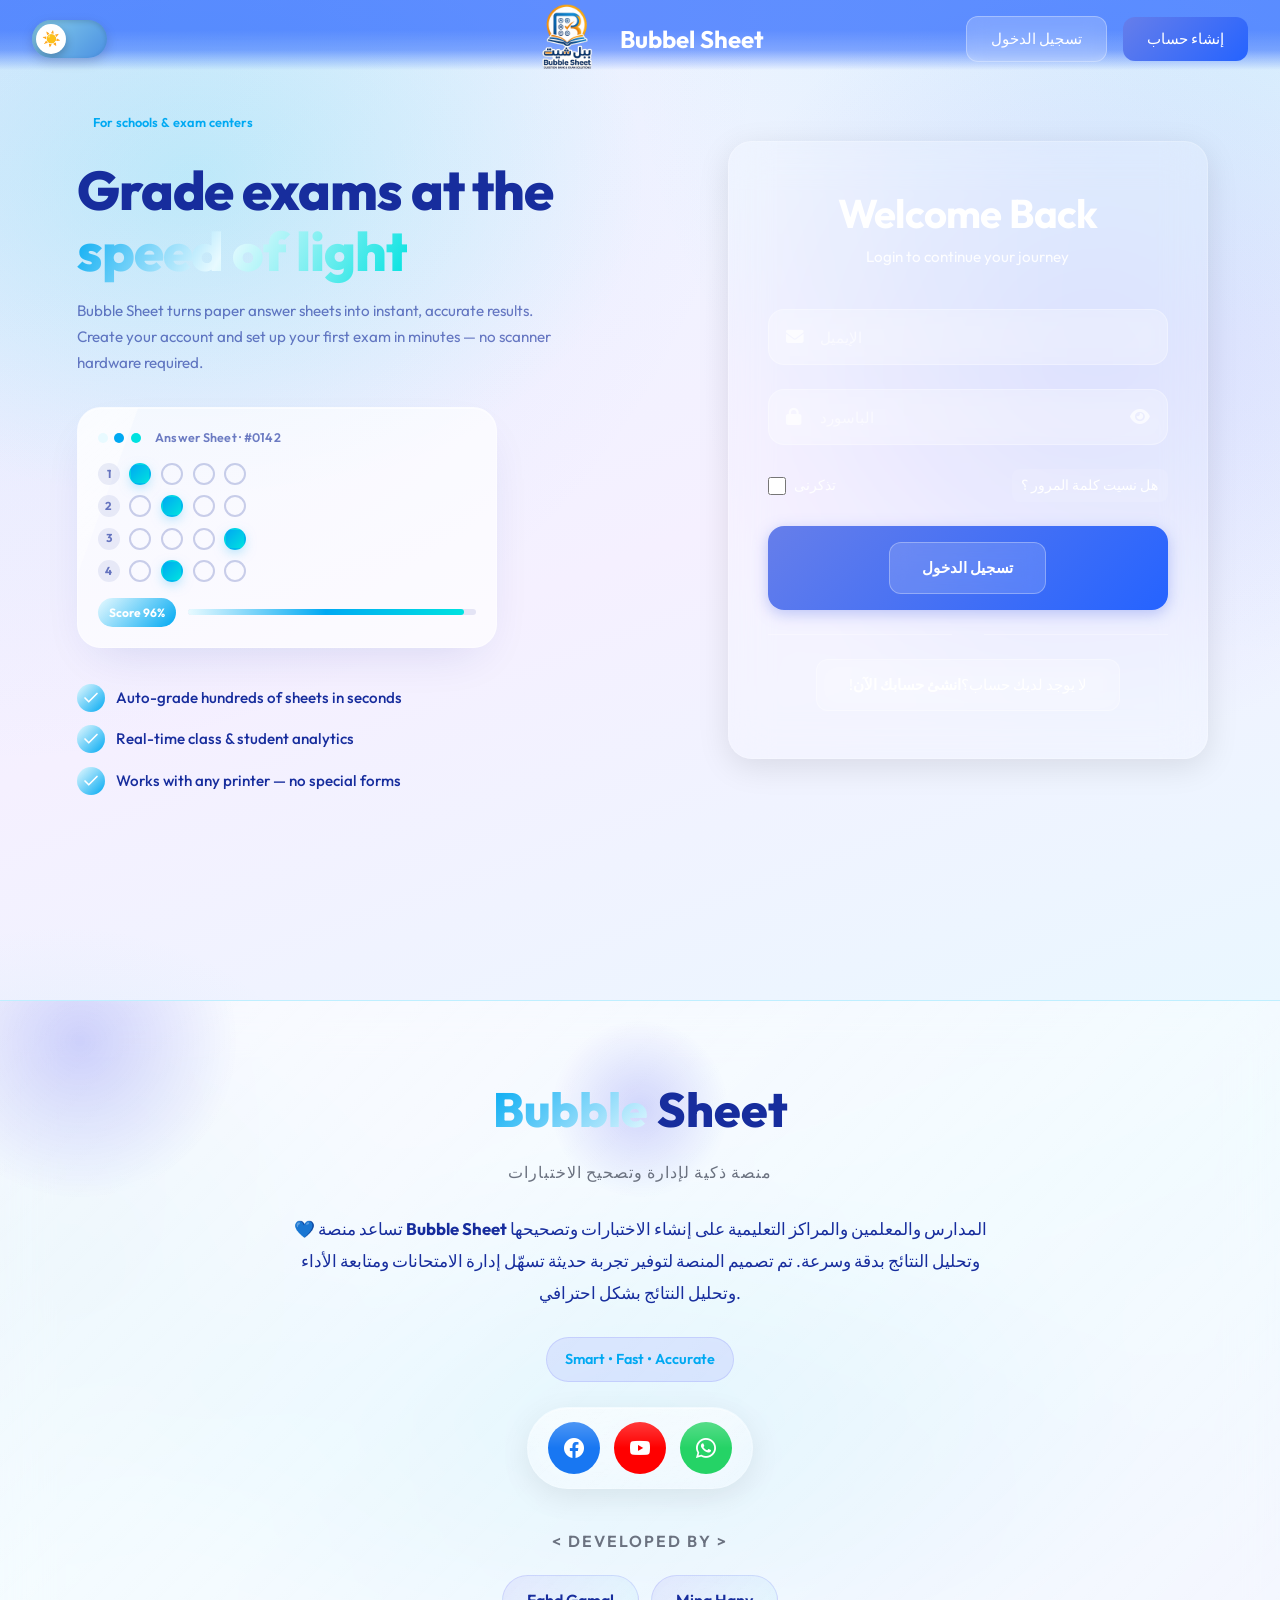
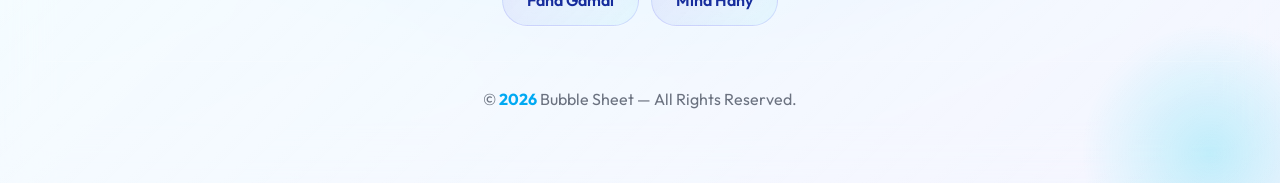
==== commit bc169eb1: "Update login.html" ====
--- a/login.html
+++ b/login.html
@@ -208,7 +208,7 @@
                         </div>
 
                         <button type="submit" class="btn-login">
-                            <span>تسجيل الدخول</span>
+                             <a href="student_dashbord.html" class="glass-link"><span>تسجيل الدخول</span></a>
                         </button>
                     </form>
 
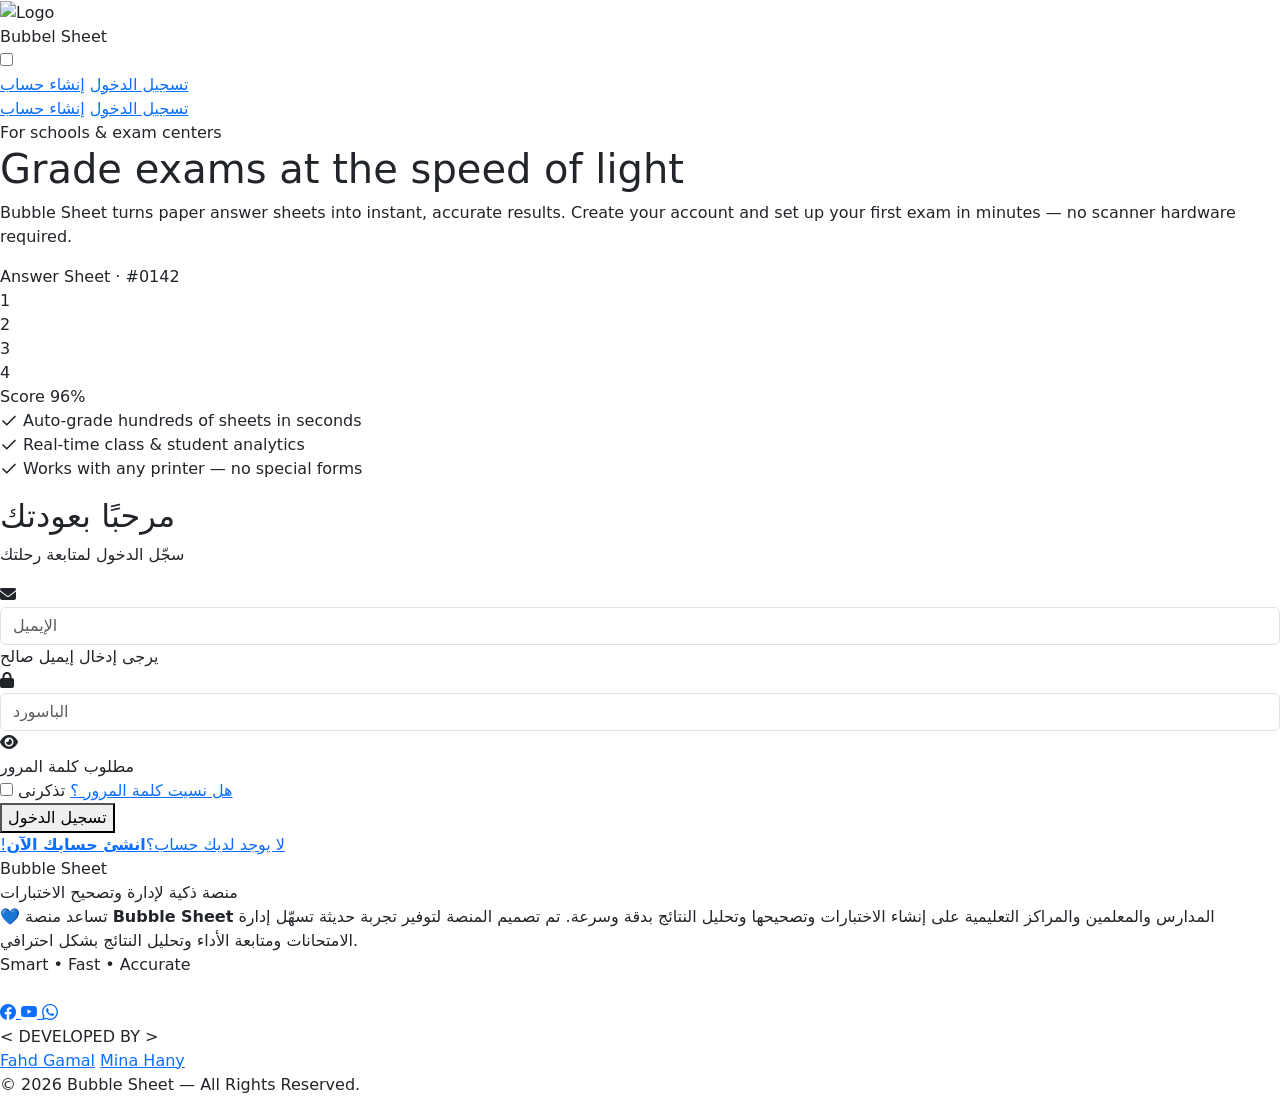
==== commit dbd87bdf: "Update login.html" ====
--- a/login.html
+++ b/login.html
@@ -23,9 +23,9 @@
     <link
         href="https://fonts.googleapis.com/css2?family=Outfit:wght@400;500;600;700;800&family=Plus+Jakarta+Sans:wght@400;500;600;700&display=swap"
         rel="stylesheet">
-    <link rel="stylesheet" href="login.css">
-    <link rel="stylesheet" href="nav.css">
-    <link rel="stylesheet" href="footer.css">
+    <link rel="stylesheet" href="CSS/login.css">
+    <link rel="stylesheet" href="CSS/nav.css">
+    <link rel="stylesheet" href="CSS/footer.css">
 </head>
 
 <body>
@@ -36,7 +36,7 @@
             <a href="home.html" class="navbar-brand">
                 <div class="brand-logo">
                     <!-- <i class="fas fa-gem"></i> -->
-                    <img src="logo.png" alt="Logo" class="logo-text-wrapper">
+                    <img src="IMG/logo.png" alt="Logo" class="logo-text-wrapper">
                 </div>
                 <span class="logo-svg">Bubbel Sheet</span>
             </a>
@@ -182,8 +182,8 @@
 
             <div class="login-container">
                 <div class="glass-card">
-                    <h2>Welcome Back</h2>
-                    <p class="subtitle">Login to continue your journey</p>
+                    <h2>مرحبًا بعودتك</h2>
+                    <p class="subtitle">سجّل الدخول لمتابعة رحلتك</p>
 
                     <form id="loginForm" novalidate>
                         <div class="form-group">
@@ -200,15 +200,15 @@
                         </div>
 
                         <div class="options-row">
-                            <label class="remember-me">
+                            <label class="remember-me glass-link">
                                 <input type="checkbox" id="rememberMe">
                                 <span>تذكرنى</span>
                             </label>
-                            <a href="resetPassword.html" class="forgot-link">هل نسيت كلمة المرور ؟</a>
+                            <a href="resetPassword.html" class="forgot-link glass-link">هل نسيت كلمة المرور ؟</a>
                         </div>
 
                         <button type="submit" class="btn-login">
-                             <a href="student_dashbord.html" class="glass-link"><span>تسجيل الدخول</span></a>
+                            <span>تسجيل الدخول</span>
                         </button>
                     </form>
 
@@ -278,8 +278,8 @@
 
     </footer>
     <script src="https://cdn.jsdelivr.net/npm/bootstrap@5.3.3/dist/js/bootstrap.bundle.min.js"></script>
-    <script src="login.js"></script>
-    <script src="nav.js"></script>
+    <script src="JS/login.js"></script>
+    <script src="JS/nav.js"></script>
 </body>
 
 </html>
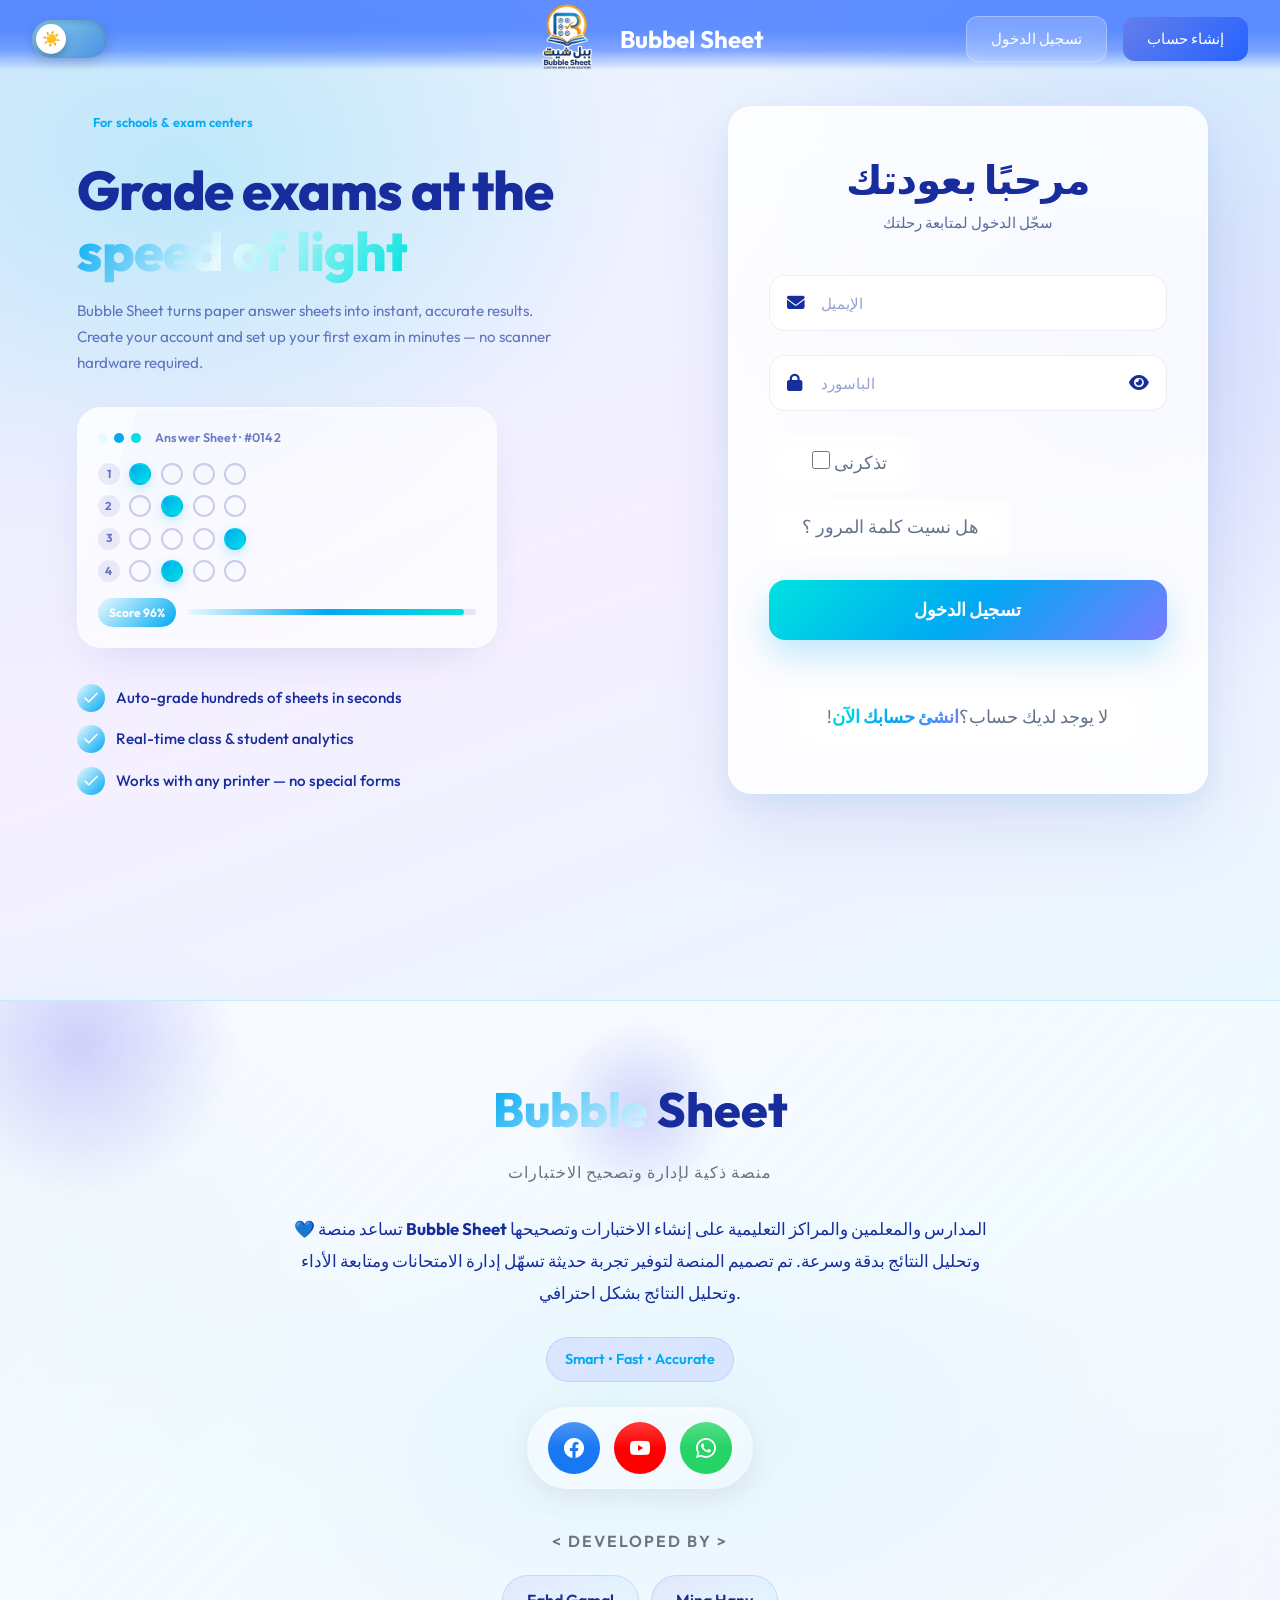
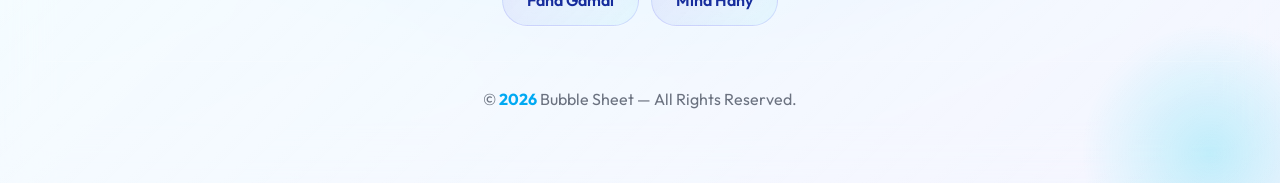
==== commit e6963198: "Update login.html" ====
--- a/login.html
+++ b/login.html
@@ -23,9 +23,9 @@
     <link
         href="https://fonts.googleapis.com/css2?family=Outfit:wght@400;500;600;700;800&family=Plus+Jakarta+Sans:wght@400;500;600;700&display=swap"
         rel="stylesheet">
-    <link rel="stylesheet" href="CSS/login.css">
-    <link rel="stylesheet" href="CSS/nav.css">
-    <link rel="stylesheet" href="CSS/footer.css">
+    <link rel="stylesheet" href="login.css">
+    <link rel="stylesheet" href="nav.css">
+    <link rel="stylesheet" href="footer.css">
 </head>
 
 <body>
@@ -36,7 +36,7 @@
             <a href="home.html" class="navbar-brand">
                 <div class="brand-logo">
                     <!-- <i class="fas fa-gem"></i> -->
-                    <img src="IMG/logo.png" alt="Logo" class="logo-text-wrapper">
+                    <img src="logo.png" alt="Logo" class="logo-text-wrapper">
                 </div>
                 <span class="logo-svg">Bubbel Sheet</span>
             </a>
@@ -278,8 +278,8 @@
 
     </footer>
     <script src="https://cdn.jsdelivr.net/npm/bootstrap@5.3.3/dist/js/bootstrap.bundle.min.js"></script>
-    <script src="JS/login.js"></script>
-    <script src="JS/nav.js"></script>
+    <script src="login.js"></script>
+    <script src="nav.js"></script>
 </body>
 
 </html>
--- a/login.css
+++ b/login.css
@@ -0,0 +1,1298 @@
+/* ---------------------------------------------------------------------- */
+/* DESIGN TOKENS                                                            */
+/* ---------------------------------------------------------------------- */
+:root {
+    /* Brand */
+    --primary: #00A9F2;
+    --secondary: #00E2E0;
+    --accent: #787CFE;
+    --accent2: #48BED9;
+    --darkAccent: #172D9D;
+
+    /* Light theme */
+    --bg: #F8FBFF;
+    --surface: rgba(255, 255, 255, .65);
+    --surfaceBorder: rgba(255, 255, 255, .4);
+    --text: #172D9D;
+    --text-soft: rgba(23, 45, 157, .62);
+    --field-bg: rgba(255, 255, 255, .55);
+    --field-bg-focus: rgba(255, 255, 255, .85);
+    --shadow-color: rgba(23, 45, 157, .16);
+    --glass-blur: 22px;
+    --reflection: rgba(255, 255, 255, .55);
+
+    /* Layout */
+    --radius-sm: 12px;
+    --radius-md: 18px;
+    --radius-lg: 28px;
+    --radius-pill: 999px;
+    --font-display: 'Outfit', 'Plus Jakarta Sans', system-ui, sans-serif;
+    --font-body: 'Plus Jakarta Sans', 'Outfit', system-ui, sans-serif;
+
+    --ease: cubic-bezier(.22, .61, .36, 1);
+    --speed-fast: .2s;
+    --speed-med: .45s;
+    --speed-slow: .9s;
+}
+
+/* Dark theme */
+[data-theme="dark"] {
+    --bg: #081028;
+    --surface: rgba(15, 25, 55, .55);
+    --surfaceBorder: rgba(255, 255, 255, .08);
+    --text: #FFFFFF;
+    --text-soft: rgba(255, 255, 255, .62);
+    --field-bg: rgba(18, 28, 62, .55);
+    --field-bg-focus: rgba(18, 28, 62, .85);
+    --shadow-color: rgba(0, 0, 0, .55);
+    --reflection: rgba(255, 255, 255, .10);
+}
+
+/* ---------------------------------------------------------------------- */
+/* RESET / BASE                                                             */
+/* ---------------------------------------------------------------------- */
+* {
+    box-sizing: border-box;
+}
+
+html {
+    scroll-behavior: smooth;
+}
+
+body {
+    margin: 0;
+    min-height: 100vh;
+    font-family: var(--font-body);
+    color: var(--text);
+    /* background: var(--bg); */
+    /* transition: background var(--speed-slow) var(--ease), color var(--speed-med) var(--ease); */
+    -webkit-font-smoothing: antialiased;
+    overflow-x: hidden;
+}
+
+* {
+    margin: 0;
+    padding: 0;
+    box-sizing: border-box;
+}
+
+html,
+body {
+    overflow-x: hidden;
+}
+
+/* Animated Gradient Background */
+.animated-bg {
+    position: fixed;
+    top: 0;
+    left: 0;
+    width: 100%;
+    height: 100%;
+    /* background: linear-gradient(45deg, #667eea 0%, #764ba2 25%, #f093fb 50%, #4facfe 75%, #00f2fe 100%); */
+    background-size: 400% 400%;
+    animation: gradientShift 15s ease infinite;
+    z-index: -1;
+}
+
+@keyframes gradientShift {
+    0% {
+        background-position: 0% 50%;
+    }
+
+    50% {
+        background-position: 100% 50%;
+    }
+
+    100% {
+        background-position: 0% 50%;
+    }
+}
+
+/* Container Animation */
+@keyframes fadeInUp {
+    from {
+        opacity: 0;
+        transform: translateY(300px);
+    }
+
+    to {
+        opacity: 1;
+        transform: translateY(0);
+    }
+}
+
+h1,
+h2,
+h3,
+h4,
+.brand-text {
+    font-family: var(--font-display);
+    letter-spacing: -0.02em;
+}
+
+a {
+    color: var(--primary);
+    text-decoration: none;
+}
+
+::selection {
+    background: var(--accent);
+    color: #fff;
+}
+
+/* Focus visibility for accessibility */
+a:focus-visible,
+button:focus-visible,
+input:focus-visible,
+.theme-btn:focus-visible {
+    outline: 2px solid var(--accent);
+    outline-offset: 3px;
+    border-radius: var(--radius-sm);
+}
+
+.skip-link {
+    position: absolute;
+    left: -999px;
+    top: auto;
+    background: var(--surface);
+    color: var(--text);
+    padding: .6rem 1rem;
+    border-radius: var(--radius-sm);
+    z-index: 2000;
+    border: 1px solid var(--surfaceBorder);
+}
+
+.skip-link:focus {
+    left: 1rem;
+    top: 1rem;
+}
+
+@media (prefers-contrast: more) {
+    :root {
+        --surfaceBorder: rgba(0, 0, 0, .6);
+    }
+
+    [data-theme="dark"] {
+        --surfaceBorder: rgba(255, 255, 255, .6);
+    }
+}
+
+@media (prefers-reduced-motion: reduce) {
+
+    *,
+    *::before,
+    *::after {
+        animation-duration: .01ms !important;
+        animation-iteration-count: 1 !important;
+        transition-duration: .01ms !important;
+        scroll-behavior: auto !important;
+    }
+}
+
+/* ---------------------------------------------------------------------- */
+/* ANIMATED BACKGROUND                                                      */
+/* ---------------------------------------------------------------------- */
+.bg-aurora {
+    position: fixed;
+    inset: -20%;
+    z-index: -2;
+    background:
+        radial-gradient(40% 35% at 18% 20%, color-mix(in srgb, var(--secondary) 38%, transparent), transparent 70%),
+        radial-gradient(45% 40% at 85% 15%, color-mix(in srgb, var(--accent) 32%, transparent), transparent 70%),
+        radial-gradient(50% 45% at 75% 85%, color-mix(in srgb, var(--primary) 30%, transparent), transparent 70%),
+        radial-gradient(40% 40% at 15% 85%, color-mix(in srgb, var(--accent2) 28%, transparent), transparent 70%);
+    filter: blur(60px) saturate(130%);
+    animation: auroraShift 28s var(--ease) infinite alternate;
+    opacity: .55;
+    transition: opacity var(--speed-slow) var(--ease);
+}
+
+[data-theme="dark"] .bg-aurora {
+    opacity: .35;
+}
+
+@keyframes auroraShift {
+    0% {
+        transform: translate3d(0, 0, 0) rotate(0deg) scale(1);
+    }
+
+    50% {
+        transform: translate3d(2%, -3%, 0) rotate(8deg) scale(1.08);
+    }
+
+    100% {
+        transform: translate3d(-3%, 2%, 0) rotate(-6deg) scale(1.02);
+    }
+}
+
+.bg-grid {
+    position: fixed;
+    inset: 0;
+    z-index: -1;
+    background-image:
+        linear-gradient(to right, color-mix(in srgb, var(--text) 5%, transparent) 1px, transparent 1px),
+        linear-gradient(to bottom, color-mix(in srgb, var(--text) 5%, transparent) 1px, transparent 1px);
+    background-size: 64px 64px;
+    -webkit-mask-image: radial-gradient(120% 90% at 50% 0%, rgba(0, 0, 0, .6), transparent 75%);
+    mask-image: radial-gradient(120% 90% at 50% 0%, rgba(0, 0, 0, .6), transparent 75%);
+    opacity: .5;
+}
+
+/* ---------------------------------------------------------------------- */
+/* GLASS PRIMITIVES                                                         */
+/* ---------------------------------------------------------------------- */
+.glass-surface {
+    background: var(--surface);
+    border: 1px solid var(--surfaceBorder);
+    border-radius: var(--radius-lg);
+    -webkit-backdrop-filter: blur(var(--glass-blur)) saturate(160%);
+    backdrop-filter: blur(var(--glass-blur)) saturate(160%);
+    box-shadow:
+        0 1px 0 var(--reflection) inset,
+        0 18px 50px -20px var(--shadow-color);
+    position: relative;
+    transition: background var(--speed-med) var(--ease), border-color var(--speed-med) var(--ease), box-shadow var(--speed-med) var(--ease);
+}
+
+.glass-pill {
+    background: var(--surface);
+    border: 1px solid var(--surfaceBorder);
+    border-radius: var(--radius-pill);
+    -webkit-backdrop-filter: blur(14px) saturate(160%);
+    backdrop-filter: blur(14px) saturate(160%);
+}
+
+.text-gradient {
+    background: linear-gradient(120deg, var(--primary), var(--secondary) 45%, var(--accent) 100%);
+    -webkit-background-clip: text;
+    background-clip: text;
+    color: transparent;
+}
+
+/* ---------------------------------------------------------------------- */
+/* LAYOUT — SPLIT SCREEN                                                    */
+/* ---------------------------------------------------------------------- */
+.split-shell {
+    display: grid;
+    grid-template-columns: 1.05fr 1fr;
+    min-height: calc(100vh - 66px);
+}
+
+.hero-pane {
+    position: relative;
+    display: flex;
+    align-items: center;
+    justify-content: center;
+    padding: clamp(2rem, 5vw, 5rem) clamp(1.5rem, 6vw, 5rem);
+    overflow: hidden;
+}
+
+/* Floating liquid blobs */
+.hero-blobs {
+    position: absolute;
+    inset: 0;
+    z-index: 0;
+    pointer-events: none;
+}
+
+.blob {
+    border-radius: 50%;
+    filter: blur(50px);
+    opacity: .55;
+    mix-blend-mode: normal;
+    will-change: transform;
+}
+
+[data-theme="dark"] .blob {
+    opacity: .4;
+}
+
+.blob-1 {
+    width: 320px;
+    height: 320px;
+    top: -60px;
+    left: -80px;
+    background: radial-gradient(circle at 30% 30%, var(--secondary), transparent 70%);
+    animation: floatBlob1 16s var(--ease) infinite alternate;
+}
+
+.blob-2 {
+    width: 380px;
+    height: 380px;
+    bottom: -120px;
+    right: -100px;
+    background: radial-gradient(circle at 70% 70%, var(--accent), transparent 70%);
+    animation: floatBlob2 20s var(--ease) infinite alternate;
+}
+
+.blob-3 {
+    width: 240px;
+    height: 240px;
+    bottom: 20%;
+    left: 28%;
+    background: radial-gradient(circle at 50% 50%, var(--primary), transparent 70%);
+    animation: floatBlob3 18s var(--ease) infinite alternate;
+}
+
+@keyframes floatBlob1 {
+    from {
+        transform: translate3d(0, 0, 0) scale(1);
+    }
+
+    to {
+        transform: translate3d(60px, 40px, 0) scale(1.15);
+    }
+}
+
+@keyframes floatBlob2 {
+    from {
+        transform: translate3d(0, 0, 0) scale(1);
+    }
+
+    to {
+        transform: translate3d(-50px, -60px, 0) scale(1.1);
+    }
+}
+
+@keyframes floatBlob3 {
+    from {
+        transform: translate3d(0, 0, 0) rotate(0deg);
+    }
+
+    to {
+        transform: translate3d(30px, -40px, 0) rotate(20deg);
+    }
+}
+
+/* Floating particles */
+.hero-particles {
+    position: absolute;
+    inset: 0;
+    z-index: 1;
+    pointer-events: none;
+}
+
+.particle {
+    position: absolute;
+    border-radius: 50%;
+    background: linear-gradient(135deg, var(--secondary), var(--primary));
+    opacity: .5;
+    animation: particleFloat linear infinite;
+}
+
+@keyframes particleFloat {
+    0% {
+        transform: translate3d(0, 0, 0);
+        opacity: 0;
+    }
+
+    10% {
+        opacity: .6;
+    }
+
+    90% {
+        opacity: .4;
+    }
+
+    100% {
+        transform: translate3d(var(--drift-x), -120vh, 0);
+        opacity: 0;
+    }
+}
+
+/* ---------------------------------------------------------------------- */
+/* HERO CONTENT                                                             */
+/* ---------------------------------------------------------------------- */
+.hero-content {
+    position: relative;
+    z-index: 2;
+    max-width: 620px;
+}
+
+.eyebrow {
+    display: inline-flex;
+    align-items: center;
+    gap: .4rem;
+    padding: .45rem 1rem;
+    font-size: .8rem;
+    font-weight: 600;
+    color: var(--primary);
+    margin-bottom: 1.25rem;
+}
+
+.hero-title {
+    font-size: clamp(2.1rem, 4.4vw, 3.4rem);
+    font-weight: 800;
+    line-height: 1.12;
+    margin-bottom: 1rem;
+    color: var(--text);
+}
+
+.hero-subtitle {
+    font-size: clamp(.95rem, 1.1vw, 1.1rem);
+    color: var(--text-soft);
+    max-width: 520px;
+    margin-bottom: 2rem;
+    line-height: 1.7;
+}
+
+/* Hero illustration */
+.hero-illustration {
+    padding: 1.25rem;
+    margin-bottom: 2.25rem;
+    max-width: 420px;
+    position: relative;
+    overflow: hidden;
+}
+
+.hero-illustration::before {
+    content: '';
+    position: absolute;
+    top: -50%;
+    left: -60%;
+    width: 60%;
+    height: 220%;
+    background: linear-gradient(120deg, transparent, var(--reflection), transparent);
+    transform: rotate(20deg);
+    animation: reflectionSweep 7s ease-in-out infinite;
+}
+
+@keyframes reflectionSweep {
+
+    0%,
+    60% {
+        left: -60%;
+    }
+
+    100% {
+        left: 130%;
+    }
+}
+
+[data-anim="float-card"] {
+    animation: floatCard 7s var(--ease) infinite alternate;
+}
+
+@keyframes floatCard {
+    from {
+        transform: translateY(0px) rotate(-1deg);
+    }
+
+    to {
+        transform: translateY(-10px) rotate(1deg);
+    }
+}
+
+.sheet-card {
+    position: relative;
+    z-index: 1;
+}
+
+.sheet-header {
+    display: flex;
+    align-items: center;
+    gap: .4rem;
+    margin-bottom: .9rem;
+}
+
+.sheet-dot {
+    width: 10px;
+    height: 10px;
+    border-radius: 50%;
+    background: color-mix(in srgb, var(--text) 18%, transparent);
+}
+
+.sheet-dot:nth-child(1) {
+    background: var(--secondary);
+}
+
+.sheet-dot:nth-child(2) {
+    background: var(--primary);
+}
+
+.sheet-dot:nth-child(3) {
+    background: var(--accent);
+}
+
+.sheet-title {
+    margin-left: .5rem;
+    font-size: .78rem;
+    font-weight: 600;
+    color: var(--text-soft);
+    letter-spacing: .02em;
+}
+
+.sheet-rows {
+    display: flex;
+    flex-direction: column;
+    gap: .65rem;
+    margin-bottom: 1rem;
+}
+
+.sheet-row {
+    display: flex;
+    align-items: center;
+    gap: .6rem;
+}
+
+.row-index {
+    width: 22px;
+    height: 22px;
+    display: grid;
+    place-items: center;
+    border-radius: 50%;
+    background: color-mix(in srgb, var(--text) 8%, transparent);
+    font-size: .72rem;
+    font-weight: 700;
+    color: var(--text-soft);
+    flex-shrink: 0;
+}
+
+.bubble-opt {
+    width: 22px;
+    height: 22px;
+    border-radius: 50%;
+    border: 2px solid color-mix(in srgb, var(--text) 22%, transparent);
+    transition: all .4s var(--ease);
+}
+
+.bubble-opt.filled {
+    border-color: transparent;
+    background: linear-gradient(135deg, var(--primary), var(--accent));
+    box-shadow: 0 4px 14px -4px color-mix(in srgb, var(--primary) 60%, transparent);
+    animation: bubblePop 2.4s var(--ease) infinite;
+}
+
+.sheet-row[data-row="2"] .bubble-opt.filled {
+    animation-delay: .3s;
+}
+
+.sheet-row[data-row="3"] .bubble-opt.filled {
+    animation-delay: .6s;
+}
+
+.sheet-row[data-row="4"] .bubble-opt.filled {
+    animation-delay: .9s;
+}
+
+@keyframes bubblePop {
+
+    0%,
+    100% {
+        transform: scale(1);
+    }
+
+    50% {
+        transform: scale(1.18);
+    }
+}
+
+.sheet-footer {
+    display: flex;
+    align-items: center;
+    gap: .75rem;
+}
+
+.score-badge {
+    font-size: .75rem;
+    font-weight: 700;
+    padding: .3rem .7rem;
+    border-radius: var(--radius-pill);
+    color: #fff;
+    background: linear-gradient(135deg, var(--secondary), var(--primary));
+    white-space: nowrap;
+}
+
+.sheet-progress {
+    flex: 1;
+    height: 6px;
+    border-radius: var(--radius-pill);
+    background: color-mix(in srgb, var(--text) 10%, transparent);
+    overflow: hidden;
+}
+
+.sheet-progress-fill {
+    display: block;
+    height: 100%;
+    width: 0%;
+    border-radius: var(--radius-pill);
+    background: linear-gradient(90deg, var(--secondary), var(--primary), var(--accent));
+    animation: fillProgress 2.4s var(--ease) 1 forwards;
+}
+
+@keyframes fillProgress {
+    to {
+        width: 96%;
+    }
+}
+
+/* Hero feature list */
+.hero-features {
+    display: flex;
+    flex-direction: column;
+    gap: .85rem;
+    margin: 0;
+    padding: 0;
+}
+
+.hero-features li {
+    display: flex;
+    align-items: center;
+    gap: .7rem;
+    font-size: .95rem;
+    font-weight: 500;
+    color: var(--text);
+    opacity: 0;
+    transform: translateY(14px);
+}
+
+.feature-icon {
+    display: grid;
+    place-items: center;
+    width: 28px;
+    height: 28px;
+    border-radius: var(--radius-pill);
+    background: linear-gradient(135deg, var(--secondary), var(--primary));
+    color: #fff;
+    flex-shrink: 0;
+}
+
+/* ---------------------------------------------------------------------- */
+/* REVEAL / ENTRANCE ANIMATIONS (triggered via JS .is-visible)             */
+/* ---------------------------------------------------------------------- */
+[data-anim="fade-up"] {
+    animation: fadeUp .8s var(--ease) both;
+}
+
+@keyframes fadeUp {
+    from {
+        opacity: 0;
+        transform: translateY(24px);
+    }
+
+    to {
+        opacity: 1;
+        transform: translateY(0);
+    }
+}
+
+[data-anim="reveal"] {
+    transition: opacity .7s var(--ease), transform .7s var(--ease);
+}
+
+[data-anim="reveal"]:not(.is-visible) {
+    opacity: 0;
+    transform: translateY(16px);
+}
+
+[data-anim="reveal"].is-visible {
+    opacity: 1;
+    transform: translateY(0);
+}
+
+.hero-features li.is-visible {
+    opacity: 1;
+    transform: translateY(0);
+    transition: opacity .6s var(--ease), transform .6s var(--ease);
+}
+
+[data-anim="card-in"] {
+    animation: cardIn .9s var(--ease) both;
+}
+
+@keyframes cardIn {
+    from {
+        opacity: 0;
+        transform: translateY(40px) scale(.97);
+    }
+
+    to {
+        opacity: 1;
+        transform: translateY(0) scale(1);
+    }
+}
+
+/* ---------------------------------------------------------------------- */
+/* RESPONSIVE                                                               */
+/* ---------------------------------------------------------------------- */
+@media (max-width: 1199.98px) {
+    .split-shell {
+        grid-template-columns: 1fr;
+    }
+
+    .hero-pane {
+        padding-top: 3rem;
+        padding-bottom: 1rem;
+        min-height: 56vh;
+    }
+
+    .hero-illustration {
+        max-width: 380px;
+    }
+}
+
+@media (max-width: 767.98px) {
+    .hero-title {
+        font-size: clamp(1.9rem, 8vw, 2.6rem);
+    }
+
+    .hero-illustration {
+        display: none;
+    }
+
+    .hero-pane {
+        padding-top: 2.5rem;
+        padding-bottom: 1.5rem;
+        min-height: auto;
+    }
+}
+
+@media (max-width: 575.98px) {
+    .hero-features {
+        display: none;
+    }
+
+    .eyebrow {
+        font-size: .72rem;
+    }
+
+}
+
+@media (min-width: 1600px) {
+    .split-shell {
+        grid-template-columns: 1.2fr 1fr;
+    }
+
+    .hero-content {
+        max-width: 720px;
+    }
+
+}
+
+/* Landscape phones: tighten vertical rhythm */
+@media (max-height: 480px) and (orientation: landscape) {
+    .hero-pane {
+        min-height: auto;
+        padding-block: 1.5rem;
+    }
+
+    .hero-illustration {
+        display: none;
+    }
+
+    .hero-features {
+        display: none;
+    }
+}
+
+/* login form */
+* {
+    margin: 0;
+    padding: 0;
+    box-sizing: border-box;
+}
+
+body {
+    font-family: 'Segoe UI', Tahoma, Geneva, Verdana, sans-serif;
+    min-height: 100vh;
+    overflow-x: hidden;
+    position: relative;
+}
+
+/* Animated Gradient Background */
+.animated-bg {
+    position: fixed;
+    top: 0;
+    left: 0;
+    width: 100%;
+    height: 100%;
+    /* background: linear-gradient(45deg, #667eea 0%, #764ba2 25%, #f093fb 50%, #4facfe 75%, #00f2fe 100%); */
+    /* background: linear-gradient(45deg, #6ea3fb 0%, #22edff 25%, #eaf2f3 50%, #6ea3fb 75%, #eaf2f3 100%); */
+    background-size: 400% 400%;
+    animation: gradientShift 15s ease infinite;
+    z-index: -1;
+}
+
+@keyframes gradientShift {
+    0% {
+        background-position: 0% 50%;
+    }
+
+    50% {
+        background-position: 100% 50%;
+    }
+
+    100% {
+        background-position: 0% 50%;
+    }
+}
+
+/* Container Animation */
+@keyframes fadeInUp {
+    from {
+        opacity: 0;
+        transform: translateY(30px);
+    }
+
+    to {
+        opacity: 1;
+        transform: translateY(0);
+    }
+}
+
+.login-container {
+    min-height: 100vh;
+    display: flex;
+    align-items: center;
+    justify-content: center;
+    padding: 2rem 1rem;
+}
+
+/* Liquid Glass Card */
+.glass-card {
+    background: rgba(255, 255, 255, 0.15);
+    backdrop-filter: blur(20px);
+    -webkit-backdrop-filter: blur(20px);
+    border-radius: 24px;
+    padding: 3rem 2.5rem;
+    box-shadow: 0 8px 32px rgba(0, 0, 0, 0.1),
+        0 0 0 1px rgba(255, 255, 255, 0.2) inset;
+    max-width: 480px;
+    width: 100%;
+    animation: fadeInUp 0.8s ease;
+}
+
+.glass-card h2 {
+    color: #fff;
+    font-size: 2.5rem;
+    font-weight: 700;
+    margin-bottom: 0.5rem;
+    text-align: center;
+}
+
+.glass-card .subtitle {
+    color: rgba(255, 255, 255, 0.9);
+    text-align: center;
+    margin-bottom: 2.5rem;
+    font-size: 0.95rem;
+}
+
+/* Form Groups */
+.form-group {
+    position: relative;
+    margin-bottom: 1.5rem;
+}
+
+.input-icon {
+    position: absolute;
+    left: 18px;
+    top: 50%;
+    transform: translateY(-50%);
+    color: rgba(255, 255, 255, 0.7);
+    font-size: 1.1rem;
+    z-index: 2;
+    pointer-events: none;
+}
+
+.form-control {
+    background: rgba(255, 255, 255, 0.2);
+    backdrop-filter: blur(10px);
+    border: 1px solid rgba(255, 255, 255, 0.3);
+    border-radius: 16px;
+    padding: 0.85rem 1rem 0.85rem 3.2rem;
+    color: #fff;
+    font-size: 0.95rem;
+    transition: all 0.3s ease;
+    height: 56px;
+}
+
+.form-control::placeholder {
+    color: rgba(255, 255, 255, 0.6);
+}
+
+.form-control:focus {
+    background: rgba(255, 255, 255, 0.25);
+    border-color: rgba(255, 255, 255, 0.6);
+    box-shadow: 0 0 20px rgba(255, 255, 255, 0.3);
+    outline: none;
+    color: #fff;
+}
+
+/* Password Toggle */
+.password-toggle {
+    position: absolute;
+    right: 18px;
+    top: 50%;
+    transform: translateY(-50%);
+    color: rgba(255, 255, 255, 0.7);
+    cursor: pointer;
+    font-size: 1.1rem;
+    z-index: 2;
+    transition: color 0.3s ease;
+}
+
+.password-toggle:hover {
+    color: #fff;
+}
+
+/* Remember Me & Forgot Password Row */
+.options-row {
+    display: flex;
+    justify-content: space-between;
+    align-items: center;
+    margin-bottom: 1.5rem;
+    flex-wrap: wrap;
+    gap: 0.5rem;
+}
+
+.remember-me {
+    display: flex;
+    align-items: center;
+    gap: 0.5rem;
+    color: rgba(255, 255, 255, 0.9);
+    font-size: 0.9rem;
+}
+
+.remember-me input[type="checkbox"] {
+    width: 18px;
+    height: 18px;
+    cursor: pointer;
+    accent-color: #667eea;
+    margin-left: 10px;
+}
+
+.forgot-link {
+    color: #fff;
+    text-decoration: none;
+    font-size: 0.9rem;
+    transition: all 0.3s ease;
+    padding: 0.3rem 0.6rem;
+    border-radius: 8px;
+    background: rgba(255, 255, 255, 0.1);
+}
+
+.forgot-link:hover {
+    color: #fff;
+    background: rgba(255, 255, 255, 0.2);
+    transform: translateY(-2px);
+}
+
+/* 3D Login Button */
+.btn-login {
+    width: 100%;
+    padding: 1rem;
+    font-size: 1.1rem;
+    font-weight: 600;
+    color: #fff;
+    background: linear-gradient(135deg, #667eea 0%, #2563ff 100%);
+    border: none;
+    border-radius: 16px;
+    cursor: pointer;
+    position: relative;
+    overflow: hidden;
+    box-shadow: 0 4px 15px rgba(102, 126, 234, 0.4);
+    transition: all 0.2s ease;
+    transform: translateY(0);
+}
+
+.btn-login:hover {
+    transform: translateY(-4px);
+}
+
+.btn-login:active {
+    transform: translateY(6px);
+}
+
+.btn-login::before {
+    content: '';
+    position: absolute;
+    top: 0;
+    left: -100%;
+    width: 100%;
+    height: 100%;
+    background: rgba(255, 255, 255, 0.2);
+    transition: left 0.5s ease;
+}
+
+.btn-login:hover::before {
+    left: 100%;
+}
+
+/* Divider */
+.divider {
+    display: flex;
+    align-items: center;
+    text-align: center;
+    margin: 1.5rem 0;
+    color: rgba(255, 255, 255, 0.8);
+    font-size: 0.9rem;
+}
+
+.divider::before,
+.divider::after {
+    content: '';
+    flex: 1;
+    border-bottom: 1px solid rgba(255, 255, 255, 0.3);
+}
+
+.divider span {
+    padding: 0 1rem;
+}
+
+/* Register Link */
+.register-link {
+    text-align: center;
+}
+
+.glass-link {
+    display: inline-block;
+    padding: 0.8rem 2rem;
+    background: rgba(255, 255, 255, 0.15);
+    backdrop-filter: blur(10px);
+    border: 1px solid rgba(255, 255, 255, 0.3);
+    border-radius: 12px;
+    color: #fff;
+    text-decoration: none;
+    font-size: 0.95rem;
+    transition: all 0.3s ease;
+}
+
+.glass-link:hover {
+    background: rgba(255, 255, 255, 0.25);
+    border-color: rgba(255, 255, 255, 0.5);
+    color: #fff;
+    transform: translateY(-2px);
+    box-shadow: 0 4px 15px rgba(255, 255, 255, 0.2);
+}
+
+.glass-link strong {
+    color: #fff;
+    font-weight: 600;
+}
+
+/* Error Messages */
+.error-message {
+    color: #ff6b6b;
+    font-size: 0.85rem;
+    margin-top: 0.3rem;
+    margin-left: 0.5rem;
+    display: none;
+}
+
+.form-group.error .form-control {
+    border-color: #ff6b6b;
+}
+
+.form-group.error .error-message {
+    display: block;
+}
+
+/* Social Login Buttons */
+.social-login {
+    display: grid;
+    grid-template-columns: 1fr 1fr;
+    gap: 1rem;
+    margin-top: 1.5rem;
+}
+
+.social-btn {
+    padding: 0.8rem;
+    background: rgba(255, 255, 255, 0.15);
+    backdrop-filter: blur(10px);
+    border: 1px solid rgba(255, 255, 255, 0.3);
+    border-radius: 12px;
+    color: #fff;
+    font-size: 0.9rem;
+    cursor: pointer;
+    transition: all 0.3s ease;
+    display: flex;
+    align-items: center;
+    justify-content: center;
+    gap: 0.5rem;
+}
+
+.social-btn:hover {
+    background: rgba(255, 255, 255, 0.25);
+    transform: translateY(-2px);
+    box-shadow: 0 4px 12px rgba(255, 255, 255, 0.2);
+}
+
+.social-btn i {
+    font-size: 1.2rem;
+}
+
+/* Responsive */
+@media (max-width: 768px) {
+    .glass-card {
+        padding: 2rem 1.5rem;
+    }
+
+    .glass-card h2 {
+        font-size: 2rem;
+    }
+
+    .options-row {
+        flex-direction: column;
+        align-items: flex-start;
+    }
+}
+
+@media (max-width: 576px) {
+    .glass-card {
+        padding: 1.5rem 1rem;
+        border-radius: 20px;
+    }
+
+    .glass-card h2 {
+        font-size: 1.75rem;
+    }
+
+    .form-control {
+        font-size: 0.9rem;
+    }
+
+    .social-login {
+        grid-template-columns: 1fr;
+    }
+}
+/* ==========================
+   PREMIUM LIGHT FORM ONLY
+========================== */
+
+body:not(.dark) .glass-card {
+    background: rgba(255, 255, 255, .82);
+
+    border: 1px solid rgba(255, 255, 255, .7);
+
+    backdrop-filter: blur(25px);
+    -webkit-backdrop-filter: blur(25px);
+
+    box-shadow:
+        0 30px 80px rgba(23, 45, 157, .10),
+        0 10px 25px rgba(0, 169, 242, .08),
+        inset 0 1px 0 rgba(255, 255, 255, .9);
+}
+
+body:not(.dark) .form-control,
+body:not(.dark) .form-select {
+
+    background: rgba(255, 255, 255, .75);
+
+    border: 1px solid rgba(23, 45, 157, .08);
+
+    color: #172D9D;
+}
+
+body:not(.dark) .form-control::placeholder {
+    color: rgba(23, 45, 157, .45);
+}
+
+body:not(.dark) .form-control:focus,
+body:not(.dark) .form-select:focus {
+
+    background: #fff;
+
+    border-color: #00A9F2;
+
+    box-shadow:
+        0 0 0 5px rgba(0, 169, 242, .10),
+        0 12px 30px rgba(0, 169, 242, .15);
+
+    transform: translateY(-2px);
+}
+
+body:not(.dark) .input-icon,
+body:not(.dark) .password-toggle {
+    color: #172D9D;
+}
+
+body:not(.dark) .glass-card h2 {
+    color: #172D9D;
+    text-shadow: none;
+}
+
+body:not(.dark) .subtitle {
+    color: #5B6B9B;
+}
+
+body:not(.dark) .gender-card {
+    background: rgba(255, 255, 255, .7);
+
+    border: 1px solid rgba(23, 45, 157, .08);
+}
+
+body:not(.dark) .gender-card:hover {
+    background: rgba(255, 255, 255, .95);
+}
+
+body:not(.dark) .gender-card:has(input:checked) {
+
+    background:
+        linear-gradient(135deg,
+            rgba(0, 169, 242, .12),
+            rgba(120, 124, 254, .12));
+
+    border-color: #00A9F2;
+}
+
+body:not(.dark) .btn-register2,
+body:not(.dark) .btn-glass-primary {
+
+    background:
+        linear-gradient(135deg,
+            #00E2E0,
+            #00A9F2 50%,
+            #787CFE);
+
+    box-shadow:
+        0 15px 35px rgba(0, 169, 242, .25);
+}
+/* النص العادي */
+.glass-link {
+ 
+        font-size: 18px;
+        color: #64748b;
+        /* هل لديك حساب بالفعل */
+        transition: all .3s ease;
+    
+}
+
+.glass-link:hover {
+    color: #6b7280;
+}
+/* إنشاء حسابك الآن */
+.glass-link strong {
+    background: linear-gradient(135deg,
+            #00E2E0,
+            #00A9F2 50%,
+            #787CFE);
+    -webkit-background-clip: text;
+    background-clip: text;
+    color: transparent;
+    font-weight: 700;
+}
+
+/* Hover */
+.glass-link:hover strong {
+    filter: brightness(1.15);
+}
+body.dark .glass-link {
+    color: #fff;
+    /* النص العادي */
+}
+body:not(.dark) .btn-login {
+    background: linear-gradient(135deg,
+            #00E2E0 0%,
+            #00A9F2 50%,
+            #787CFE 100%);
+
+    color: #fff;
+
+    box-shadow:
+        0 15px 35px rgba(0, 169, 242, .25);
+}
+
+body:not(.dark) .btn-login:hover {
+    box-shadow:
+        0 20px 45px rgba(0, 169, 242, .35);
+}
--- a/nav.css
+++ b/nav.css
@@ -0,0 +1,1016 @@
+:root {
+    --cyan: #00E2E0;
+    --blue: #00A9F2;
+    --indigo: #172D9D;
+    --purple: #787CFE;
+    --teal: #48BED9;
+
+    --grad-main: linear-gradient(135deg, var(--indigo) 0%, var(--purple) 55%, var(--blue) 100%);
+    --grad-accent: linear-gradient(120deg, var(--cyan), var(--blue));
+    --grad-warm: linear-gradient(135deg, var(--purple), var(--teal));
+
+    /* Light mode glass */
+    --body-bg: #f0f6ff;
+    --glass-bg: rgba(255, 255, 255, 0.62);
+    --glass-bg-h: rgba(255, 255, 255, 0.80);
+    --glass-border: rgba(120, 124, 254, 0.18);
+    --glass-shadow: 0 12px 40px rgba(23, 45, 157, 0.10), 0 2px 8px rgba(0, 0, 0, 0.05), inset 0 1px 0 rgba(255, 255, 255, 0.85);
+    --glass-hover: 0 24px 60px rgba(23, 45, 157, 0.16), 0 4px 16px rgba(0, 0, 0, 0.08), inset 0 1px 0 rgba(255, 255, 255, 0.9);
+
+    --text-dark: #0f1c5c;
+    --text-body: #334470;
+    --text-muted: #6878a8;
+
+    --radius-lg: 24px;
+    --radius-md: 16px;
+    --radius-pill: 999px;
+    --ease: cubic-bezier(0.22, 1, 0.36, 1);
+    /* Light Mode */
+    --light-bg: #BFD0F3;
+    --light-secondary: #E8FAFF;
+    --light-primary: #00A9F2;
+    --light-accent: #00E2E0;
+    --light-highlight: #787CFE;
+    --light-text: #172D9D;
+    --light-text-secondary: #48BED9;
+    --light-border: #BFEFFF;
+    --light-card: #FFFFFF;
+    --light-shadow: rgba(0, 169, 242, 0.15);
+
+    /* Dark Mode */
+    --dark-bg: #081126;
+    --dark-secondary: #10204D;
+    --dark-primary: #172D9D;
+    --dark-accent: #00A9F2;
+    --dark-highlight: #787CFE;
+    --dark-text: #FFFFFF;
+    --dark-text-secondary: #48BED9;
+    --dark-border: #1F3BAF;
+    --dark-card: #0D183D;
+    --dark-shadow: rgba(0, 0, 0, 0.4);
+}
+
+* {
+    margin: 0;
+    padding: 0;
+    box-sizing: border-box;
+}
+
+
+/* تطبيق الوضع الداكن */
+body.dark {
+    --bg: var(--dark-bg);
+    --secondary: var(--dark-secondary);
+    --primary: var(--dark-primary);
+    --accent: var(--dark-accent);
+    --highlight: var(--dark-highlight);
+    --text: var(--dark-text);
+    --text-secondary: var(--dark-text-secondary);
+    --border: var(--dark-border);
+    --card: var(--dark-card);
+    --shadow: var(--dark-shadow);
+}
+
+/* تطبيق الوضع الفاتح */
+body {
+    --bg:
+        radial-gradient(ellipse 700px 500px at 15% 10%, rgba(0, 226, 224, 0.18) 0%, transparent 65%),
+        radial-gradient(ellipse 600px 600px at 85% 20%, rgba(120, 124, 254, 0.16) 0%, transparent 65%),
+        radial-gradient(ellipse 800px 400px at 50% 80%, rgba(0, 169, 242, 0.12) 0%, transparent 65%),
+        radial-gradient(ellipse 500px 500px at 5% 70%, rgba(72, 190, 217, 0.12) 0%, transparent 65%),
+        linear-gradient(160deg, #eaf6ff 0%, #f5f0ff 35%, #e8f8ff 70%, #f0f0ff 100%);
+    ;
+    --secondary: var(--light-secondary);
+    --primary: var(--light-primary);
+    --accent: var(--light-accent);
+    --highlight: var(--light-highlight);
+    --text: var(--light-text);
+    --text-secondary: var(--light-text-secondary);
+    --border: var(--light-border);
+    --card: var(--light-card);
+    --shadow: var(--light-shadow);
+}
+
+body {
+    font-family: 'Segoe UI', Tahoma, Geneva, Verdana, sans-serif;
+    background-color: var(--bg);
+    color: var(--text);
+    transition: all 0.3s ease;
+    line-height: 1.6;
+}
+
+.container {
+    max-width: 1200px;
+    margin: 0 auto;
+    padding: 0 20px;
+}
+
+.navbar {
+    background-color: var(--card);
+    box-shadow: 0 2px 10px var(--shadow);
+    position: sticky;
+    top: 0;
+    z-index: 1000;
+    border-bottom: 1px solid var(--border);
+}
+
+.nav-container {
+    max-width: 1200px;
+    margin: 0 auto;
+    padding: 0 20px;
+    display: flex;
+    justify-content: space-between;
+    align-items: center;
+    height: 70px;
+}
+
+.nav-logo {
+    display: flex;
+    align-items: center;
+    gap: 10px;
+    font-size: 1.5rem;
+    font-weight: bold;
+    color: var(--primary);
+}
+
+.nav-logo i {
+    font-size: 2rem;
+    color: var(--accent);
+}
+
+.nav-link {
+    text-decoration: none;
+    color: var(--text-secondary);
+    font-weight: 500;
+    transition: color 0.3s ease;
+    position: relative;
+}
+
+.nav-link:hover,
+.nav-link.active {
+    color: var(--accent);
+}
+
+
+.nav-link.active::after {
+    content: '';
+    position: absolute;
+    bottom: -5px;
+    left: 0;
+    right: 0;
+    height: 2px;
+    background-color: var(--accent);
+}
+
+.nav-right {
+    display: flex;
+    align-items: center;
+    gap: 20px;
+}
+
+.theme-toggle {
+    position: relative;
+}
+
+
+.theme-switch {
+    position: relative;
+    display: inline-block;
+    cursor: pointer;
+}
+
+.theme-switch input {
+    display: none;
+}
+
+.toggle-track {
+    width: 75px;
+    height: 38px;
+    border-radius: 50px;
+    position: relative;
+    display: flex;
+    align-items: center;
+    padding: 4px;
+    overflow: hidden;
+    background: linear-gradient(135deg, #87CEEB, #4A90E2);
+    transition: .5s ease;
+    box-shadow:
+        inset 0 2px 5px rgba(0, 0, 0, .15),
+        0 4px 12px rgba(0, 0, 0, .15);
+}
+
+.toggle-thumb {
+    width: 30px;
+    height: 30px;
+    border-radius: 50%;
+    background: #fff;
+    display: flex;
+    align-items: center;
+    justify-content: center;
+    transition: .5s ease;
+    box-shadow: 0 4px 10px rgba(0, 0, 0, .25);
+}
+
+.toggle-thumb::before {
+    content: "☀️";
+    font-size: 15px;
+}
+
+.theme-switch input:checked+.toggle-track {
+    background: linear-gradient(135deg, #111827, #000000);
+}
+
+.theme-switch input:checked+.toggle-track .toggle-thumb {
+    transform: translateX(37px) rotate(360deg);
+}
+
+.theme-switch input:checked+.toggle-track .toggle-thumb::before {
+    content: "🌙";
+}
+
+.toggle-track::before {
+    content: "";
+    position: absolute;
+    opacity: 0;
+    transition: .5s;
+}
+
+.theme-switch input:checked+.toggle-track::before {
+    opacity: 1;
+    width: 3px;
+    height: 3px;
+    background: white;
+    border-radius: 50%;
+    top: 8px;
+    left: 12px;
+    box-shadow:
+        10px 8px white,
+        24px -2px white,
+        18px 15px white,
+        35px 4px white;
+}
+
+.theme-switch input:checked+.toggle-track::after {
+    content: "";
+    position: absolute;
+    width: 18px;
+    height: 18px;
+    border-radius: 50%;
+    background: rgba(255, 255, 255, .08);
+    left: 10px;
+    top: 6px;
+}
+
+/* Navbar Styles */
+.glass-navbar {
+    background: linear-gradient(0deg, #2563ff00 30%, #2563ff8a, rgba(37, 99, 255, 0.7) 70%);
+    backdrop-filter: none;
+    -webkit-backdrop-filter: none;
+    box-shadow: 0 4px 20px rgba(0, 0, 0, 0.1),
+        0 0 0 1px rgba(255, 255, 255, 0.2) inset;
+    padding: 1rem 0;
+    position: fixed;
+    top: 0;
+    left: 0;
+    right: 0;
+    z-index: 9999;
+    transition: all 0.3s ease;
+    height: 100px;
+}
+
+body.dark .glass-navbar {
+    background: linear-gradient(0deg, #2563ff00 30%, #16213c78, #16213c 70%);
+    backdrop-filter: none;
+    -webkit-backdrop-filter: none;
+}
+
+.navbar-container {
+    max-width: 1400px;
+    margin: 0 auto;
+    padding: 0 2rem;
+    display: flex;
+    align-items: center;
+    justify-content: space-between;
+    position: relative;
+}
+
+/* Logo/Brand Center */
+.navbar-brand {
+    position: absolute;
+    left: 50%;
+    transform: translateX(-50%);
+    display: flex;
+    align-items: center;
+    gap: 0.2rem;
+    text-decoration: none;
+    color: #fff;
+    font-size: 1.5rem;
+    font-weight: 700;
+    transition: all 0.3s ease;
+}
+
+.navbar-brand:hover {
+    color: #fff;
+    transform: translateX(-50%) scale(1.05);
+}
+
+.brand-logo {
+    width: 100px;
+    height: 100px;
+    border-radius: 12px;
+    display: flex;
+    align-items: center;
+    justify-content: center;
+    font-size: 3.3rem;
+}
+
+/* Desktop Buttons */
+.navbar-buttons {
+    display: flex;
+    align-items: center;
+    gap: 1rem;
+    margin-left: auto;
+}
+
+.glass-btn {
+    padding: 0.6rem 1.5rem;
+    background: rgba(255, 255, 255, 0.2);
+    backdrop-filter: blur(10px);
+    border: 1px solid rgba(255, 255, 255, 0.3);
+    border-radius: 12px;
+    color: #fff;
+    text-decoration: none;
+    font-size: 0.95rem;
+    font-weight: 500;
+    transition: all 0.3s ease;
+    display: inline-block;
+}
+
+.glass-btn:hover {
+    background: rgba(255, 255, 255, 0.3);
+    border-color: rgba(255, 255, 255, 0.5);
+    color: #fff;
+    transform: translateY(-2px);
+    box-shadow: 0 4px 15px rgba(255, 255, 255, 0.2);
+}
+
+body.dark .glass-btn {
+    background: rgba(255, 255, 255, 0.1);
+    border-color: rgba(255, 255, 255, 0.2);
+}
+
+body.dark .glass-btn:hover {
+    background: rgba(255, 255, 255, 0.2);
+}
+
+.btn-register {
+    background: linear-gradient(135deg, #667eea 0%, #2563ff 100%);
+    border: none;
+}
+
+/* Dark Mode Toggle */
+.theme-toggle {
+    position: relative;
+    width: 60px;
+    height: 30px;
+    background: rgba(255, 255, 255, 0.2);
+    backdrop-filter: blur(10px);
+    border: 1px solid rgba(255, 255, 255, 0.3);
+    border-radius: 20px;
+    cursor: pointer;
+    transition: all 0.3s ease;
+    display: flex;
+    align-items: center;
+    padding: 0 4px;
+    margin-right: 1rem;
+    overflow: hidden;
+}
+
+.theme-toggle::before {
+    content: '';
+    position: absolute;
+    top: 0;
+    left: 0;
+    width: 100%;
+    height: 100%;
+    background: radial-gradient(circle at center, rgba(255, 255, 255, 0.3) 0%, transparent 70%);
+    opacity: 0;
+    transition: opacity 0.3s ease;
+    pointer-events: none;
+}
+
+.theme-toggle:hover::before {
+    animation: ripple 0.6s ease-out;
+}
+
+@keyframes ripple {
+    0% {
+        opacity: 1;
+        transform: scale(0);
+    }
+
+    100% {
+        opacity: 0;
+        transform: scale(2);
+    }
+}
+
+body.dark .theme-toggle {
+    background: rgba(0, 0, 0, 0.3);
+}
+
+.toggle-slider {
+    width: 22px;
+    height: 22px;
+    background: #fff;
+    border-radius: 50%;
+    transition: transform 0.3s ease;
+    display: flex;
+    align-items: center;
+    justify-content: center;
+    font-size: 0.7rem;
+    box-shadow: 0 2px 8px rgba(0, 0, 0, 0.2);
+}
+
+body.dark .toggle-slider {
+    transform: translateX(30px);
+    background: linear-gradient(135deg, #667eea 0%, #764ba2 100%);
+}
+
+/* Hamburger Menu */
+.hamburger {
+    display: none;
+    flex-direction: column;
+    gap: 5px;
+    cursor: pointer;
+    padding: 0.5rem;
+    background: rgba(255, 255, 255, 0.2);
+    backdrop-filter: blur(10px);
+    border: 1px solid rgba(255, 255, 255, 0.3);
+    border-radius: 10px;
+    transition: all 0.3s ease;
+    z-index: 10001;
+    position: relative;
+}
+
+.hamburger:hover {
+    background: rgba(255, 255, 255, 0.3);
+}
+
+body.dark .hamburger {
+    background: rgba(255, 255, 255, 0.1);
+}
+
+body.dark .hamburger:hover {
+    background: rgba(255, 255, 255, 0.2);
+}
+
+.hamburger span {
+    width: 25px;
+    height: 3px;
+    background: #fff;
+    border-radius: 2px;
+    transition: all 0.3s ease;
+}
+
+.hamburger.active span:nth-child(1) {
+    transform: rotate(45deg) translate(7px, 7px);
+}
+
+.hamburger.active span:nth-child(2) {
+    opacity: 0;
+}
+
+.hamburger.active span:nth-child(3) {
+    transform: rotate(-45deg) translate(7px, -7px);
+}
+
+/* Mobile Menu Overlay */
+.menu-overlay {
+    position: fixed;
+    top: 0;
+    left: 0;
+    width: 100%;
+    height: 100vh;
+    background: rgba(0, 0, 0, 0.5);
+    opacity: 0;
+    visibility: hidden;
+    transition: all 0.3s ease;
+    z-index: 9997;
+}
+
+.menu-overlay.show {
+    opacity: 1;
+    visibility: visible;
+}
+
+/* Mobile Menu */
+.mobile-menu {
+    position: fixed;
+    top: 0;
+    right: -100%;
+    width: 280px;
+    height: 100vh;
+    background: rgba(255, 255, 255, 0.15);
+    backdrop-filter: blur(20px);
+    -webkit-backdrop-filter: blur(20px);
+    box-shadow: 0 8px 32px rgba(0, 0, 0, 0.1),
+        0 0 0 1px rgba(255, 255, 255, 0.2) inset;
+    padding: 5rem 1.5rem 2rem;
+    transition: right 0.4s cubic-bezier(0.68, -0.55, 0.265, 1.55);
+    z-index: 9998;
+    overflow-y: auto;
+}
+
+body.dark .mobile-menu {
+    background: rgba(0, 0, 0, 0.3);
+    box-shadow: 0 8px 32px rgba(0, 0, 0, 0.3),
+        0 0 0 1px rgba(255, 255, 255, 0.1) inset;
+}
+
+.mobile-menu.show {
+    right: 0;
+}
+
+.mobile-menu-items {
+    display: flex;
+    flex-direction: column;
+    gap: 1rem;
+}
+
+.mobile-menu-items .glass-btn {
+    width: 100%;
+    text-align: center;
+}
+
+/* Content Demo */
+.content-demo {
+    max-width: 1200px;
+    margin: 4rem auto;
+    padding: 0 2rem;
+}
+
+.demo-card {
+    background: rgba(255, 255, 255, 0.15);
+    backdrop-filter: blur(20px);
+    -webkit-backdrop-filter: blur(20px);
+    border-radius: 20px;
+    padding: 3rem;
+    box-shadow: 0 8px 32px rgba(0, 0, 0, 0.1),
+        0 0 0 1px rgba(255, 255, 255, 0.2) inset;
+    color: #fff;
+    margin-bottom: 2rem;
+    transition: all 0.3s ease;
+}
+
+body.dark .demo-card {
+    background: rgba(0, 0, 0, 0.3);
+}
+
+.demo-card h2 {
+    font-size: 2.5rem;
+    margin-bottom: 1rem;
+    text-shadow: 2px 2px 4px rgba(0, 0, 0, 0.2);
+}
+
+.demo-card p {
+    font-size: 1.1rem;
+    line-height: 1.8;
+    color: rgba(255, 255, 255, 0.9);
+}
+
+/* Responsive */
+@media (max-width: 992px) {
+    .navbar-buttons {
+        display: none !important;
+    }
+
+    .hamburger {
+        display: flex !important;
+    }
+
+    .navbar-brand {
+        position: static;
+        transform: none;
+    }
+
+    .navbar-brand:hover {
+        transform: scale(1.05);
+    }
+
+    .theme-toggle {
+        margin-right: 20x;
+        margin-left: auto;
+    }
+}
+
+@media (max-width: 576px) {
+    .navbar-container {
+        padding: 0 1rem;
+    }
+
+    .navbar-brand {
+        font-size: 1.1rem;
+    }
+
+    .brand-logo {
+        width: 75px;
+        height: 75px;
+        font-size: 2.1rem;
+    }
+
+    .mobile-menu {
+        width: 100%;
+    }
+
+    .demo-card {
+        padding: 2rem 1.5rem;
+    }
+
+    .demo-card h2 {
+        font-size: 2rem;
+    }
+}
+
+.glass-navbar {
+    /* إزالة أي إحساس بالفصل */
+    box-shadow: none;
+    border: none;
+
+    transition: all 0.3s ease;
+}
+
+/* Navbar For Dashbard */
+.nav-links-responsive {
+    display: flex;
+    gap: 10px;
+    transition: all 0.3s ease;
+    margin-right: -42px;
+}
+
+/* من 1200 لحد 992 تصغير */
+@media (max-width: 1200px) {
+    .nav-links-responsive {
+        gap: 2px;
+        transform: scale(0.9);
+    }
+}
+
+/* عند 992 تختفي */
+@media (max-width: 992px) {
+    .nav-links-responsive {
+        display: none;
+    }
+}
+
+/* Drob List */
+/* شكل اللينكات */
+.nav-links-responsive a {
+    text-decoration: none;
+    color: #f5f5f5;
+    font-size: 16px;
+    font-weight: 500;
+    padding: 6px 10px;
+    border-radius: 10px;
+    transition:
+        color 0.3s ease,
+        background 0.3s ease,
+        transform 0.25s ease;
+}
+
+/* Hover – يبان إن ده لينك */
+.nav-links-responsive a:hover {
+    color: #ffffff;
+    background: rgba(255, 255, 255, 0.15);
+    transform: scale(1.08);
+}
+
+/* Active – لحظة الضغط */
+.nav-links-responsive a:active {
+    transform: scale(0.95);
+    background: rgba(255, 255, 255, 0.25);
+}
+
+.dropdown {
+    position: relative;
+}
+
+/* button */
+.dropdown-btn {
+    display: flex;
+    align-items: center;
+    gap: 8px;
+    text-decoration: none;
+    color: inherit;
+    cursor: pointer;
+}
+
+/* menu hidden */
+.dropdown-menu {
+    position: absolute;
+    top: 120%;
+    right: 0;
+    /* RTL */
+    background: white;
+    min-width: 300px;
+    border-radius: 10px;
+    box-shadow: 0 10px 25px rgba(0, 0, 0, 0.15);
+    padding: 8px 0;
+    opacity: 0;
+    visibility: hidden;
+    transform: translateY(-10px);
+    transition: all 0.3s ease;
+    z-index: 999;
+    max-height: 250px;
+    overflow-x: scroll;
+}
+
+/* hover show */
+.dropdown:hover .dropdown-menu {
+    opacity: 1;
+    visibility: visible;
+    transform: translateY(0);
+}
+
+/* items */
+.dropdown-menu a {
+    display: flex;
+    align-items: center;
+    gap: 10px;
+    padding: 10px 16px;
+    text-decoration: none;
+    color: #333;
+}
+
+.dropdown-menu a:hover {
+    background: rgba(255, 255, 255, 0.4);
+    color: black;
+}
+
+
+.logo-text-wrapper {
+    width: 150%;
+    height: 150%;
+    border-radius: 50%;
+    display: block;
+    object-fit: contain;
+    flex-shrink: 0;
+}
+
+/*nav after login */
+/* =========================
+STUDENT NAV MENU
+========================= */
+
+
+.notification-box {
+
+    width: 42px;
+    height: 42px;
+
+    border-radius: 50%;
+
+    display: flex;
+    align-items: center;
+    justify-content: center;
+
+    background: rgba(255, 255, 255, .15);
+
+    color: white;
+
+    position: relative;
+
+    cursor: pointer;
+
+}
+
+
+.notification-box i {
+
+    font-size: 20px;
+
+}
+.notification-box span {
+
+    position: absolute;
+
+    top: -5px;
+    right: -5px;
+
+    background: #ff4757;
+
+    color: white;
+
+    width: 20px;
+    height: 20px;
+
+    border-radius: 50%;
+
+    font-size: 12px;
+
+    display: flex;
+    align-items: center;
+    justify-content: center;
+
+}
+.notification-wrapper {
+    position: relative;
+}
+
+
+.notification-dropdown {
+
+    position: absolute;
+
+    top: 55px;
+    left: 0;
+
+    width: 320px;
+
+    border-radius: 24px;
+
+    overflow: hidden;
+
+    z-index: 9999;
+
+    opacity: 0;
+    visibility: hidden;
+
+    transform: translateY(-12px) scale(.97);
+
+    transition: .25s ease;
+
+    /* Glass */
+    backdrop-filter: blur(25px);
+    -webkit-backdrop-filter: blur(25px);
+
+    background: rgba(255, 255, 255, .12);
+
+    border: 1px solid rgba(255, 255, 255, .15);
+
+    box-shadow:
+        0 20px 45px rgba(0, 0, 0, .15);
+}
+
+
+.notification-dropdown.show {
+    opacity: 1;
+    visibility: visible;
+    transform: translateY(0) scale(1);
+    position: absolute;
+    top: 55px;
+    left: auto;
+    right: 0;
+    width: min(320px, calc(100vw - 20px));
+    max-width: calc(100vw - 20px);
+    z-index: 9999;
+}
+@media (max-width: 768px) {
+    .notification-dropdown.show {
+        position: fixed;
+        top: 80px;
+        right: 10px;
+        left: 10px;
+        width: auto;
+        max-width: none;
+    }
+
+}
+/* Dark Mode */
+
+body.dark .notification-dropdown {
+
+    background: rgba(16, 20, 35, .65);
+
+    border: 1px solid rgba(255, 255, 255, .08);
+
+    box-shadow:
+        0 20px 50px rgba(0, 0, 0, .45);
+}
+
+
+
+.notification-title {
+
+    padding: 16px 18px;
+    font-weight: 700;
+    border-bottom: 1px solid rgba(255, 255, 255, .08);
+}
+.notification-item {
+    display: flex;
+    align-items: center;
+    gap: 12px;
+    padding: 14px 18px;
+    text-decoration: none;
+    color: inherit;
+    transition: .25s;
+}
+.notification-item:hover {
+    background: rgba(255, 255, 255, .08);
+}
+.notification-item i {
+
+    font-size: 18px;
+
+    color: var(--teal);
+}
+.student-menu-head {
+
+    display: flex;
+
+    align-items: center;
+
+    gap: 15px;
+
+    padding: 20px;
+
+    border-bottom: 1px solid rgba(255, 255, 255, .15);
+
+}
+.student-avatar {
+    width: 55px;
+    height: 55px;
+    border-radius: 50%;
+    background: linear-gradient(135deg, #00e2e0, #172d9d);
+    display: flex;
+    align-items: center;
+    justify-content: center;
+    color: white;
+    font-size: 25px;
+    font-weight: bold;
+}
+.student-menu-head h4 {
+    margin: 0;
+    color: white;
+}
+.student-menu-head p {
+    margin: 3px 0;
+    color: #ddd;
+}
+.mobile-menu-items a {
+    display: flex;
+    align-items: center;
+    gap: 12px;
+    padding: 14px 20px;
+    color: white;
+    text-decoration: none;
+    transition: .3s;
+}
+.mobile-menu-items a:hover {
+    background: rgba(255, 255, 255, .1);
+    padding-right: 28px;
+}
+.mobile-menu-items i {
+    font-size: 20px;
+}
+.menu-title {
+    padding: 15px 20px 5px;
+    color: #00e2e0;
+    font-size: 14px;
+}
+
+.logout {
+    color: #ff6b6b !important;
+    margin-top: 15px;
+}
+@media(max-width:768px) {
+    .navbar-buttons {
+        display: none;
+    }
+    .mobile-menu {
+        width: 320px;
+    }
+}
+/* Desktop Student Profile */
+.student-profile {
+    display: flex;
+    align-items: center;
+    gap: 10px;
+    border: none;
+    background: rgba(255, 255, 255, .15);
+    padding: 8px 15px;
+    border-radius: 30px;
+    color: white;
+    cursor: pointer;
+}
+.student-avatar-small {
+    width: 38px;
+    height: 38px;
+    border-radius: 50%;
+    background: linear-gradient(135deg, #00e2e0, #172d9d);
+    display: flex;
+    align-items: center;
+    justify-content: center;
+    font-weight: bold;
+}
+.student-profile i {
+    font-size: 12px;
+}
+@media(max-width:768px) {
+    .student-dropdown {
+        display: none;
+    }
+    .hamburger {
+        display: flex;
+    }
+}
--- a/footer.css
+++ b/footer.css
@@ -0,0 +1,423 @@
+:root {
+    --bg: #f5f7ff;
+    --card-bg: rgba(255, 255, 255, .55);
+    --border: rgba(255, 255, 255, .35);
+
+    --text: #111827;
+    --muted: #6b7280;
+
+    --primary: #6366f1;
+    --secondary: #06b6d4;
+
+    --shadow:
+        0 8px 30px rgba(99, 102, 241, .12);
+
+    --glass-blur: 18px;
+}
+
+body.dark {
+    --bg: #0b1220;
+    --card-bg: rgba(20, 28, 45, .55);
+    --border: rgba(255, 255, 255, .08);
+
+    --text: #ffffff;
+    --muted: #b7bfd0;
+
+    --primary: #818cf8;
+    --secondary: #22d3ee;
+
+    --shadow:
+        0 8px 40px rgba(0, 0, 0, .45);
+}
+
+* {
+    margin: 0;
+    padding: 0;
+    box-sizing: border-box;
+}
+
+html,
+body {
+    min-height: 100vh;
+    align-items: flex-end;
+    justify-content: flex-end;
+    background:
+        radial-gradient(circle at top left, #818cf820, transparent 35%),
+        radial-gradient(circle at top right, #22d3ee20, transparent 30%),
+        var(--bg);
+
+    font-family: 'Outfit', sans-serif;
+    padding: 0;
+}
+
+.main-footer {
+
+    width: 100%;
+    max-width: none;
+
+    position: relative;
+    overflow: hidden;
+
+    margin-top: 100px;
+
+    /* border-radius: 40px 40px 0 0; */
+
+    border-left: none;
+    border-right: none;
+    border-bottom: none;
+
+    background:
+        linear-gradient(135deg,
+            rgba(255, 255, 255, .60),
+            rgba(255, 255, 255, .35));
+
+    backdrop-filter: blur(24px);
+    -webkit-backdrop-filter: blur(24px);
+
+    border-top: 1px solid var(--border);
+
+    box-shadow: var(--shadow);
+
+    padding: 70px 40px;
+
+    text-align: center;
+}
+
+body.dark .main-footer {
+
+    background:
+        linear-gradient(135deg,
+            rgba(17, 24, 39, .80),
+            rgba(17, 24, 39, .45));
+
+}
+
+.main-footer::before {
+    content: "";
+    position: absolute;
+
+    width: 320px;
+    height: 320px;
+
+    background:
+        radial-gradient(circle,
+            rgba(99, 102, 241, .28),
+            transparent 70%);
+
+    top: -120px;
+    left: -80px;
+}
+
+.main-footer::after {
+    content: "";
+    position: absolute;
+
+    width: 260px;
+    height: 260px;
+
+    background:
+        radial-gradient(circle,
+            rgba(34, 211, 238, .25),
+            transparent 70%);
+
+    right: -60px;
+    bottom: -100px;
+}
+
+.footer-logo {
+    position: relative;
+    z-index: 2;
+
+    font-size: 3rem;
+    font-weight: 800;
+
+    color: var(--text);
+}
+
+.footer-logo::after {
+
+    content: "";
+
+    position: absolute;
+
+    width: 180px;
+    height: 180px;
+
+    left: 50%;
+    top: 50%;
+
+    transform: translate(-50%, -50%);
+
+    background:
+        radial-gradient(circle,
+            rgba(99, 102, 241, .25),
+            transparent 70%);
+
+    z-index: -1;
+}
+
+.footer-logo span {
+    background:
+        linear-gradient(135deg,
+            var(--primary),
+            var(--secondary));
+
+    -webkit-background-clip: text;
+    -webkit-text-fill-color: transparent;
+}
+
+.footer-subtitle {
+    position: relative;
+    z-index: 2;
+
+    margin-top: 12px;
+
+    color: var(--muted);
+
+    font-size: 1rem;
+    letter-spacing: 1px;
+}
+
+.footer-description {
+    position: relative;
+    z-index: 2;
+
+    max-width: 700px;
+
+    margin: 28px auto;
+
+    color: var(--text);
+
+    font-size: 1.05rem;
+    line-height: 1.9;
+}
+
+.footer-badge {
+
+    display: inline-block;
+
+    padding: 10px 18px;
+
+    margin-bottom: 25px;
+
+    border-radius: 999px;
+
+    background:
+        rgba(99, 102, 241, .12);
+
+    border:
+        1px solid rgba(99, 102, 241, .18);
+
+    color: var(--primary);
+
+    font-size: .9rem;
+    font-weight: 600;
+}
+
+.social-glass {
+
+    position: relative;
+    overflow: hidden;
+
+    z-index: 2;
+
+    display: inline-flex;
+
+    gap: 14px;
+
+    padding: 14px 20px;
+
+    border-radius: 999px;
+
+    background:
+        linear-gradient(135deg,
+            rgba(255, 255, 255, .22),
+            rgba(255, 255, 255, .08));
+
+    box-shadow:
+        inset 0 1px 0 rgba(255, 255, 255, .4),
+        0 8px 30px rgba(0, 0, 0, .08);
+
+    backdrop-filter: blur(28px);
+
+    border: 1px solid rgba(255, 255, 255, .18);
+
+    margin-bottom: 30px;
+}
+
+.social-glass::before {
+
+    content: "";
+
+    position: absolute;
+
+    top: 0;
+    left: 0;
+
+    width: 100%;
+    height: 50%;
+
+    background:
+        linear-gradient(180deg,
+            rgba(255, 255, 255, .35),
+            rgba(255, 255, 255, 0));
+
+    pointer-events: none;
+}
+
+.social-glass a {
+    width: 52px;
+    height: 52px;
+
+    border-radius: 50%;
+
+    display: flex;
+    align-items: center;
+    justify-content: center;
+
+    text-decoration: none;
+
+    color: white;
+    font-size: 1.25rem;
+
+    transition: .35s ease;
+}
+
+.social-glass a:hover {
+    transform: translateY(-6px) scale(1.08);
+}
+
+.facebook {
+    background: #1877f2;
+}
+
+.youtube {
+    background: #ff0000;
+}
+
+.whatsapp {
+    background: #25d366;
+}
+
+.footer-dev-title {
+    position: relative;
+    z-index: 2;
+
+    margin-top: 10px;
+    margin-bottom: 20px;
+
+    color: var(--muted);
+
+    font-weight: 600;
+    letter-spacing: 2px;
+}
+
+.developers {
+
+    position: relative;
+    z-index: 2;
+
+    display: flex;
+    justify-content: center;
+    gap: 12px;
+    flex-wrap: wrap;
+}
+
+.developers a {
+
+    text-decoration: none;
+
+    color: var(--text);
+
+    padding: 12px 24px;
+
+    border-radius: 999px;
+
+    background:
+        linear-gradient(135deg,
+            rgba(99, 102, 241, .12),
+            rgba(34, 211, 238, .08));
+
+    border: 1px solid rgba(99, 102, 241, .18);
+
+    backdrop-filter: blur(12px);
+
+    transition: .35s ease;
+
+    font-weight: 600;
+}
+
+.developers a:hover {
+
+    transform: translateY(-4px);
+
+    border-color: var(--primary);
+
+    box-shadow:
+        0 8px 25px rgba(99, 102, 241, .25);
+}
+
+.footer-bottom {
+
+    position: relative;
+    z-index: 2;
+
+    margin-top: 35px;
+
+    padding-top: 25px;
+
+    border-top: 1px solid rgba(255, 255, 255, .12);
+
+    color: var(--muted);
+}
+
+.copyright {
+    color: var(--primary);
+    font-weight: 700;
+}
+
+@media(max-width:768px) {
+
+    .main-footer {
+        padding: 50px 20px;
+    }
+
+    .footer-logo {
+        font-size: 2.2rem;
+    }
+
+    .footer-description {
+        font-size: .95rem;
+    }
+
+    .developers {
+        flex-direction: column;
+        align-items: center;
+    }
+
+    .developers a {
+        width: 220px;
+    }
+
+    .social-glass {
+        gap: 10px;
+    }
+
+    .social-glass a {
+        width: 45px;
+        height: 45px;
+    }
+}
+
+.main-footer,
+.footer-logo,
+.footer-subtitle,
+.footer-description,
+.footer-bottom,
+.developers a {
+    transition:
+        background .4s ease,
+        color .4s ease,
+        border-color .4s ease,
+        box-shadow .4s ease;
+}
